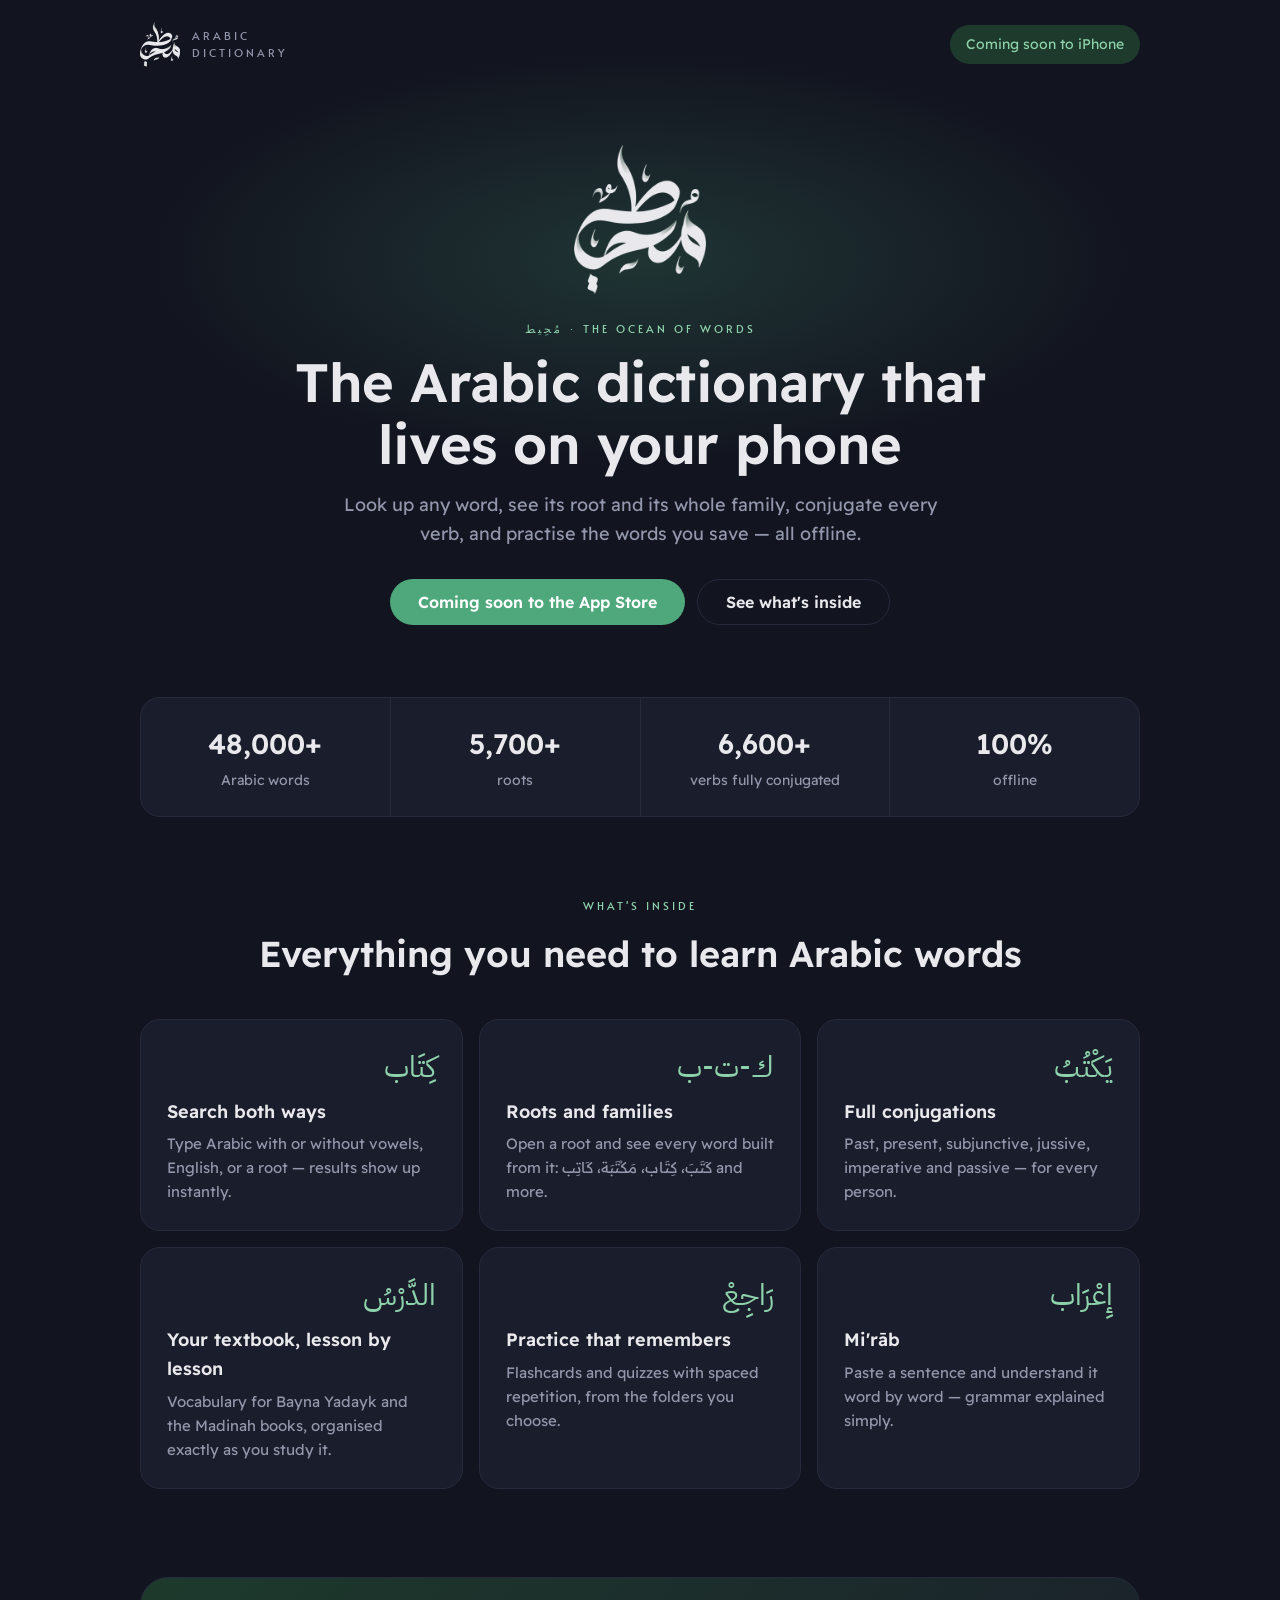
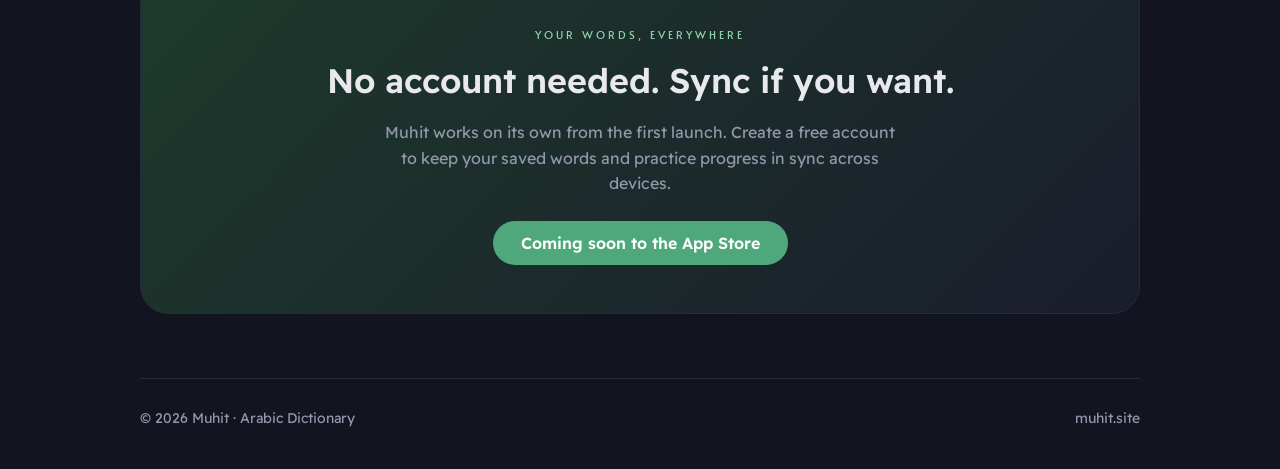
==== index.html @ c8a103a6 "Add files via upload" ====
<!DOCTYPE html>
<html lang="en">
<head>
<meta charset="utf-8">
<meta name="viewport" content="width=device-width, initial-scale=1">
<title>Muhit — Arabic Dictionary</title>
<meta name="description" content="Muhit is an offline Arabic–English dictionary with roots, full verb conjugations, textbook vocabulary and spaced-repetition practice.">
<meta name="theme-color" content="#12141f">
<meta property="og:title" content="Muhit — Arabic Dictionary">
<meta property="og:description" content="48,000+ Arabic words, roots and full verb conjugations — all offline.">
<meta property="og:image" content="https://muhit.site/assets/icon.png">
<link rel="icon" href="/assets/icon.png">
<link rel="apple-touch-icon" href="/assets/icon.png">
<link rel="preconnect" href="https://fonts.googleapis.com">
<link rel="preconnect" href="https://fonts.gstatic.com" crossorigin>
<link href="https://fonts.googleapis.com/css2?family=Readex+Pro:wght@400;500;600&family=Alata&family=IBM+Plex+Sans+Arabic:wght@400;500&display=swap" rel="stylesheet">
<link rel="stylesheet" href="/assets/style.css">
</head>
<body>
<div class="wrap">
  <header class="top">
    <a class="brand" href="/">
      <img src="/assets/logo.png" alt="">
      <span class="label">Arabic<br>Dictionary</span>
    </a>
    <span class="pill">Coming soon to iPhone</span>
  </header>

  <section class="hero">
    <img class="logo" src="/assets/logo.png" alt="Muhit">
    <div class="label">مُحِيط · The Ocean of Words</div>
    <h1>The Arabic dictionary that lives on your phone</h1>
    <p>Look up any word, see its root and its whole family, conjugate every verb, and practise the words you save — all offline.</p>
    <div class="actions">
      <span class="btn">Coming soon to the App Store</span>
      <a class="btn ghost" href="#features">See what's inside</a>
    </div>
  </section>

  <section class="stats">
    <div class="stat"><b>48,000+</b><span>Arabic words</span></div>
    <div class="stat"><b>5,700+</b><span>roots</span></div>
    <div class="stat"><b>6,600+</b><span>verbs fully conjugated</span></div>
    <div class="stat"><b>100%</b><span>offline</span></div>
  </section>

  <section id="features">
    <div class="section-head">
      <div class="label">What's inside</div>
      <h2>Everything you need to learn Arabic words</h2>
    </div>
    <div class="grid">
      <div class="card">
        <span class="ar" lang="ar" dir="rtl">كِتَاب</span>
        <h3>Search both ways</h3>
        <p>Type Arabic with or without vowels, English, or a root — results show up instantly.</p>
      </div>
      <div class="card">
        <span class="ar" lang="ar" dir="rtl">ك-ت-ب</span>
        <h3>Roots and families</h3>
        <p>Open a root and see every word built from it: <bdi lang="ar" dir="rtl">كَتَبَ، كِتَاب، مَكْتَبَة، كَاتِب</bdi> and more.</p>
      </div>
      <div class="card">
        <span class="ar" lang="ar" dir="rtl">يَكْتُبُ</span>
        <h3>Full conjugations</h3>
        <p>Past, present, subjunctive, jussive, imperative and passive — for every person.</p>
      </div>
      <div class="card">
        <span class="ar" lang="ar" dir="rtl">الدَّرْسُ</span>
        <h3>Your textbook, lesson by lesson</h3>
        <p>Vocabulary for Bayna Yadayk and the Madinah books, organised exactly as you study it.</p>
      </div>
      <div class="card">
        <span class="ar" lang="ar" dir="rtl">رَاجِعْ</span>
        <h3>Practice that remembers</h3>
        <p>Flashcards and quizzes with spaced repetition, from the folders you choose.</p>
      </div>
      <div class="card">
        <span class="ar" lang="ar" dir="rtl">إِعْرَاب</span>
        <h3>Mi'rāb</h3>
        <p>Paste a sentence and understand it word by word — grammar explained simply.</p>
      </div>
    </div>
  </section>

  <section class="band">
    <div class="label">Your words, everywhere</div>
    <h2>No account needed. Sync if you want.</h2>
    <p>Muhit works on its own from the first launch. Create a free account to keep your saved words and practice progress in sync across devices.</p>
    <span class="btn">Coming soon to the App Store</span>
  </section>

  <footer>
    <span>© 2026 Muhit · Arabic Dictionary</span>
    <span>muhit.site</span>
  </footer>
</div>
</body>
</html>
---- assets/style.css ----
:root {
  --bg: #12141f;
  --card: #1a1d2b;
  --edge: #262a3b;
  --tx: #e9e9ed;
  --mut: #9397ab;
  --ac: #4fa87c;
  --acs: #8ed2ab;
  --acbg: #1d3a2c;
  --err: #e07a5f;
}
* { box-sizing: border-box; }
html { -webkit-text-size-adjust: 100%; }
body {
  margin: 0;
  background: var(--bg);
  color: var(--tx);
  font-family: "Readex Pro", -apple-system, BlinkMacSystemFont, "Segoe UI", Helvetica, Arial, sans-serif;
  line-height: 1.6;
}
a { color: var(--acs); }
.ar { font-family: "IBM Plex Sans Arabic", "Geeza Pro", Tahoma, sans-serif; }
.label {
  font-family: "Alata", -apple-system, sans-serif;
  font-size: 11px;
  letter-spacing: 3px;
  text-transform: uppercase;
  color: var(--acs);
}
.wrap { max-width: 1040px; margin: 0 auto; padding: 0 20px; }

/* Header */
.top { display: flex; align-items: center; justify-content: space-between; padding: 22px 0; }
.brand { display: flex; align-items: center; gap: 12px; text-decoration: none; color: var(--tx); }
.brand img { width: 40px; height: auto; }
.brand .label { color: var(--mut); line-height: 1.5; }

/* Buttons */
.btn {
  display: inline-flex; align-items: center; justify-content: center; gap: 8px;
  padding: 14px 28px; border-radius: 999px; border: 0;
  background: var(--ac); color: #fff; font: 600 16px/1 "Readex Pro", sans-serif;
  text-decoration: none; cursor: pointer;
}
.btn:hover { filter: brightness(1.08); }
.btn.ghost { background: transparent; color: var(--tx); border: 1px solid var(--edge); }
.pill {
  display: inline-block; padding: 8px 16px; border-radius: 999px;
  background: var(--acbg); color: var(--acs); font-size: 14px;
}

/* Hero */
.hero { text-align: center; padding: 56px 0 72px; position: relative; }
.hero::before {
  content: ""; position: absolute; inset: -40px 0 auto; height: 420px; z-index: -1;
  background: radial-gradient(closest-side, rgba(79,168,124,0.22), transparent);
}
.hero .logo { width: 132px; height: auto; margin-bottom: 18px; }
.hero h1 { font-size: clamp(32px, 6vw, 54px); line-height: 1.15; font-weight: 600; letter-spacing: -0.5px; margin: 14px auto 16px; max-width: 760px; }
.hero p { color: var(--mut); font-size: 18px; max-width: 600px; margin: 0 auto 30px; }
.hero .actions { display: flex; gap: 12px; justify-content: center; flex-wrap: wrap; }

/* Stats */
.stats { display: grid; grid-template-columns: repeat(4, 1fr); gap: 1px; background: var(--edge); border: 1px solid var(--edge); border-radius: 20px; overflow: hidden; margin-bottom: 80px; }
.stat { background: var(--card); padding: 24px 16px; text-align: center; }
.stat b { display: block; font-size: 28px; font-weight: 600; color: var(--tx); }
.stat span { color: var(--mut); font-size: 14px; }

/* Features */
.section-head { text-align: center; margin-bottom: 36px; }
.section-head h2 { font-size: clamp(26px, 4vw, 36px); font-weight: 600; margin: 10px 0 0; }
.grid { display: grid; grid-template-columns: repeat(3, 1fr); gap: 16px; margin-bottom: 88px; }
.card { background: var(--card); border: 1px solid var(--edge); border-radius: 20px; padding: 26px; }
.card .ar { font-size: 30px; color: var(--acs); display: block; margin-bottom: 10px; line-height: 1.4; }
.card h3 { margin: 0 0 6px; font-size: 18px; font-weight: 600; }
.card p { margin: 0; color: var(--mut); font-size: 15px; }

/* Closing band */
.band { background: linear-gradient(135deg, var(--acbg), var(--card)); border: 1px solid var(--edge); border-radius: 28px; padding: 48px 24px; text-align: center; margin-bottom: 64px; }
.band h2 { margin: 10px 0 12px; font-size: clamp(24px, 4vw, 34px); font-weight: 600; }
.band p { color: var(--mut); margin: 0 auto 24px; max-width: 520px; }

footer { border-top: 1px solid var(--edge); padding: 28px 0 40px; color: var(--mut); font-size: 14px; display: flex; justify-content: space-between; flex-wrap: wrap; gap: 8px; }

/* Single-message pages (/confirmed, /reset) */
.center { min-height: 100vh; display: flex; align-items: center; justify-content: center; padding: 24px 16px; }
.panel { width: 100%; max-width: 440px; background: var(--card); border: 1px solid var(--edge); border-radius: 28px; padding: 40px 28px 32px; text-align: center; }
.panel .logo { width: 72px; height: auto; margin-bottom: 22px; }
.badge { width: 64px; height: 64px; border-radius: 50%; margin: 0 auto 18px; display: flex; align-items: center; justify-content: center; background: var(--acbg); color: var(--acs); font-size: 30px; }
.badge.bad { background: rgba(224,122,95,0.15); color: var(--err); }
.panel h1 { font-size: 26px; font-weight: 600; margin: 0 0 10px; }
.panel p { color: var(--mut); margin: 0 0 24px; }
.panel .btn { width: 100%; }
.panel .hint { font-size: 13px; margin: 16px 0 0; }
[hidden] { display: none !important; }

@media (max-width: 760px) {
  .grid { grid-template-columns: 1fr; }
  .stats { grid-template-columns: repeat(2, 1fr); }
  .hero { padding-top: 32px; }
  footer { flex-direction: column; }
}
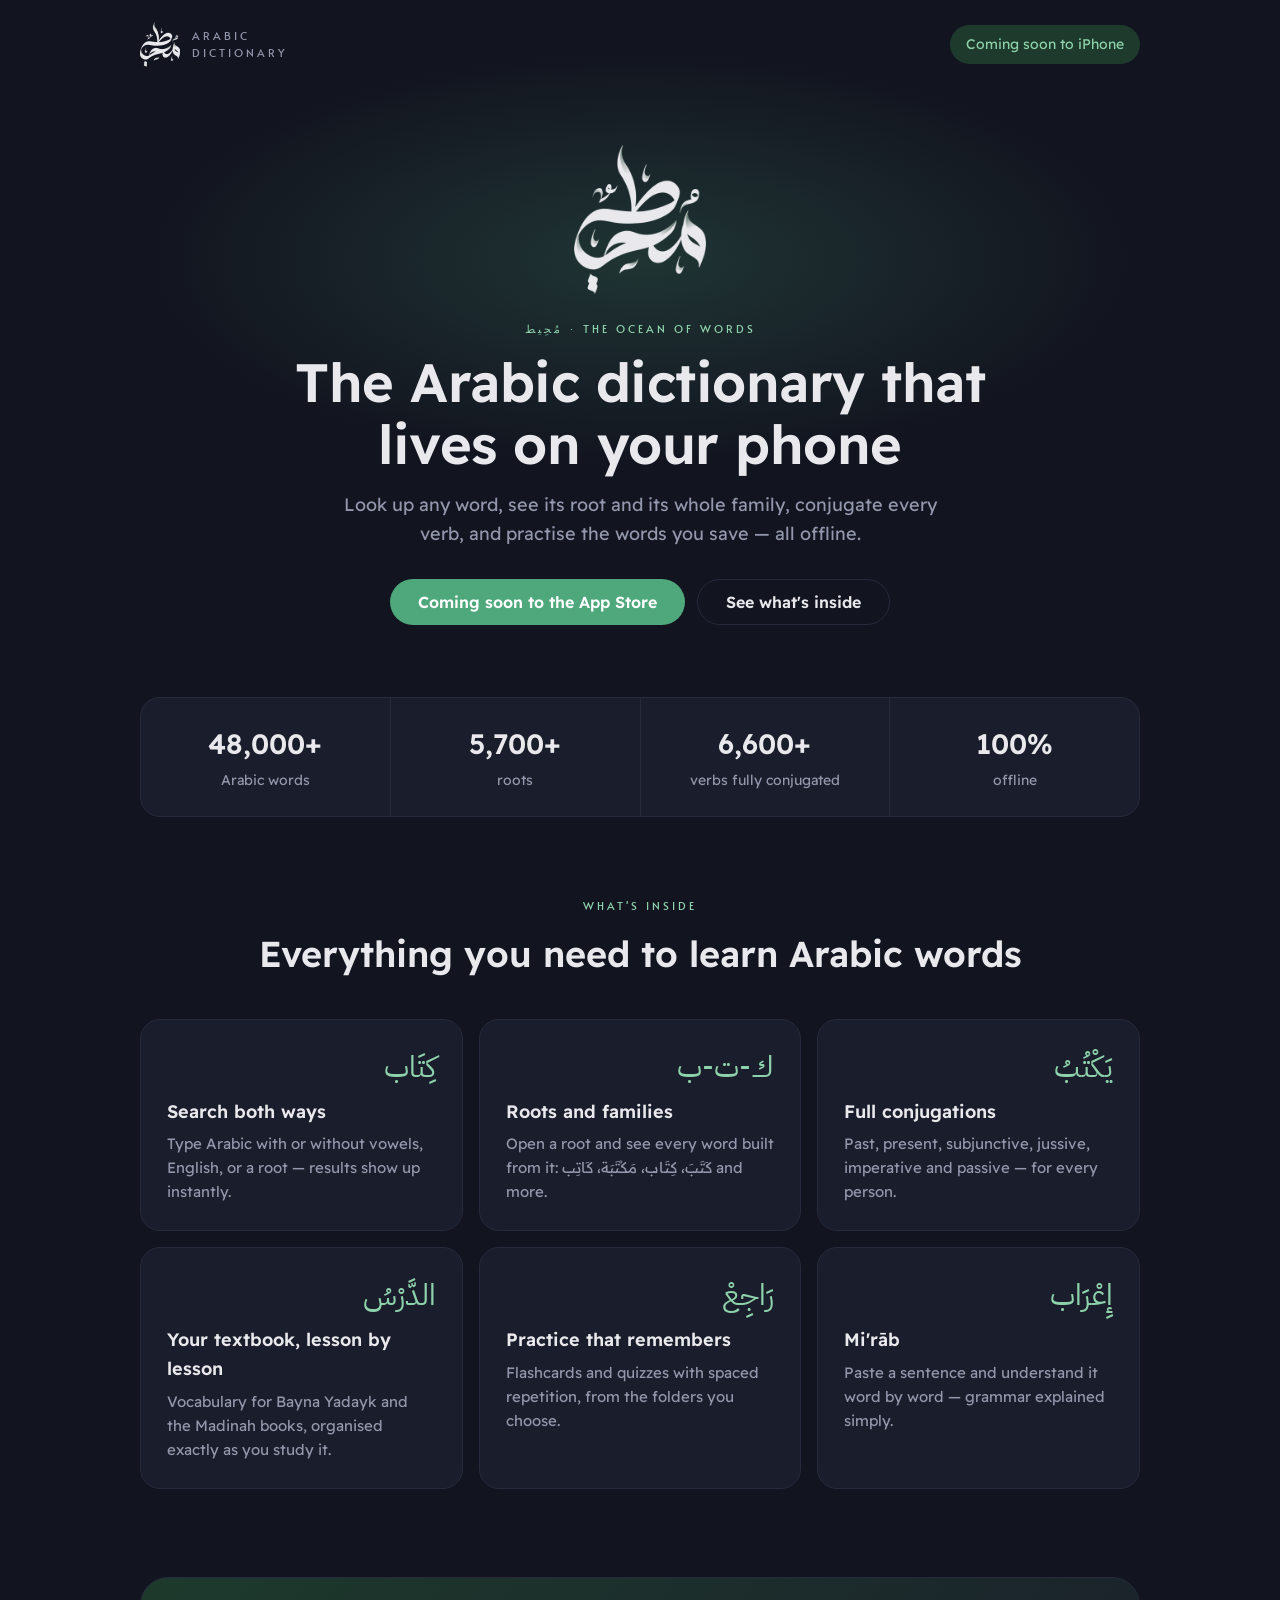
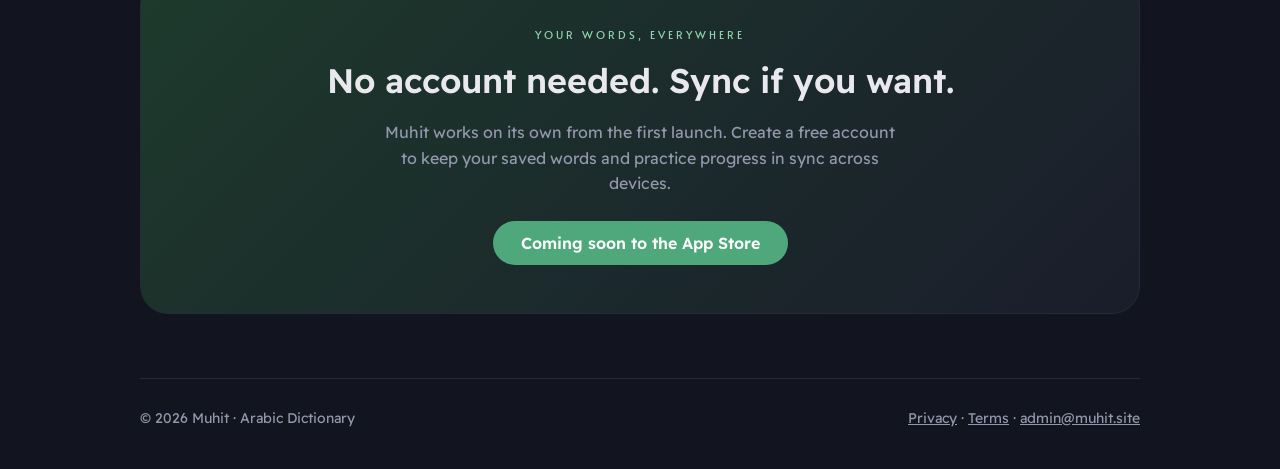
==== commit b45c5faa: "Add privacy policy and terms of use; update home page and styles" ====
--- a/index.html
+++ b/index.html
@@ -92,7 +92,7 @@
 
   <footer>
     <span>© 2026 Muhit · Arabic Dictionary</span>
-    <span>muhit.site</span>
+    <span><a href="/privacy">Privacy</a> · <a href="/terms">Terms</a> · <a href="mailto:admin@muhit.site">admin@muhit.site</a></span>
   </footer>
 </div>
 </body>
--- a/assets/style.css
+++ b/assets/style.css
@@ -100,3 +100,10 @@
   .hero { padding-top: 32px; }
   footer { flex-direction: column; }
 }
+
+/* Legal pages */
+.doc main { max-width: 720px; margin: 24px auto 64px; }
+.doc main h1 { font-size: clamp(30px, 5vw, 42px); font-weight: 600; margin: 10px 0 28px; }
+.doc main h2 { font-size: 19px; font-weight: 600; margin: 30px 0 8px; }
+.doc main p { color: #c4c6d2; margin: 0; }
+footer a { color: var(--mut); }
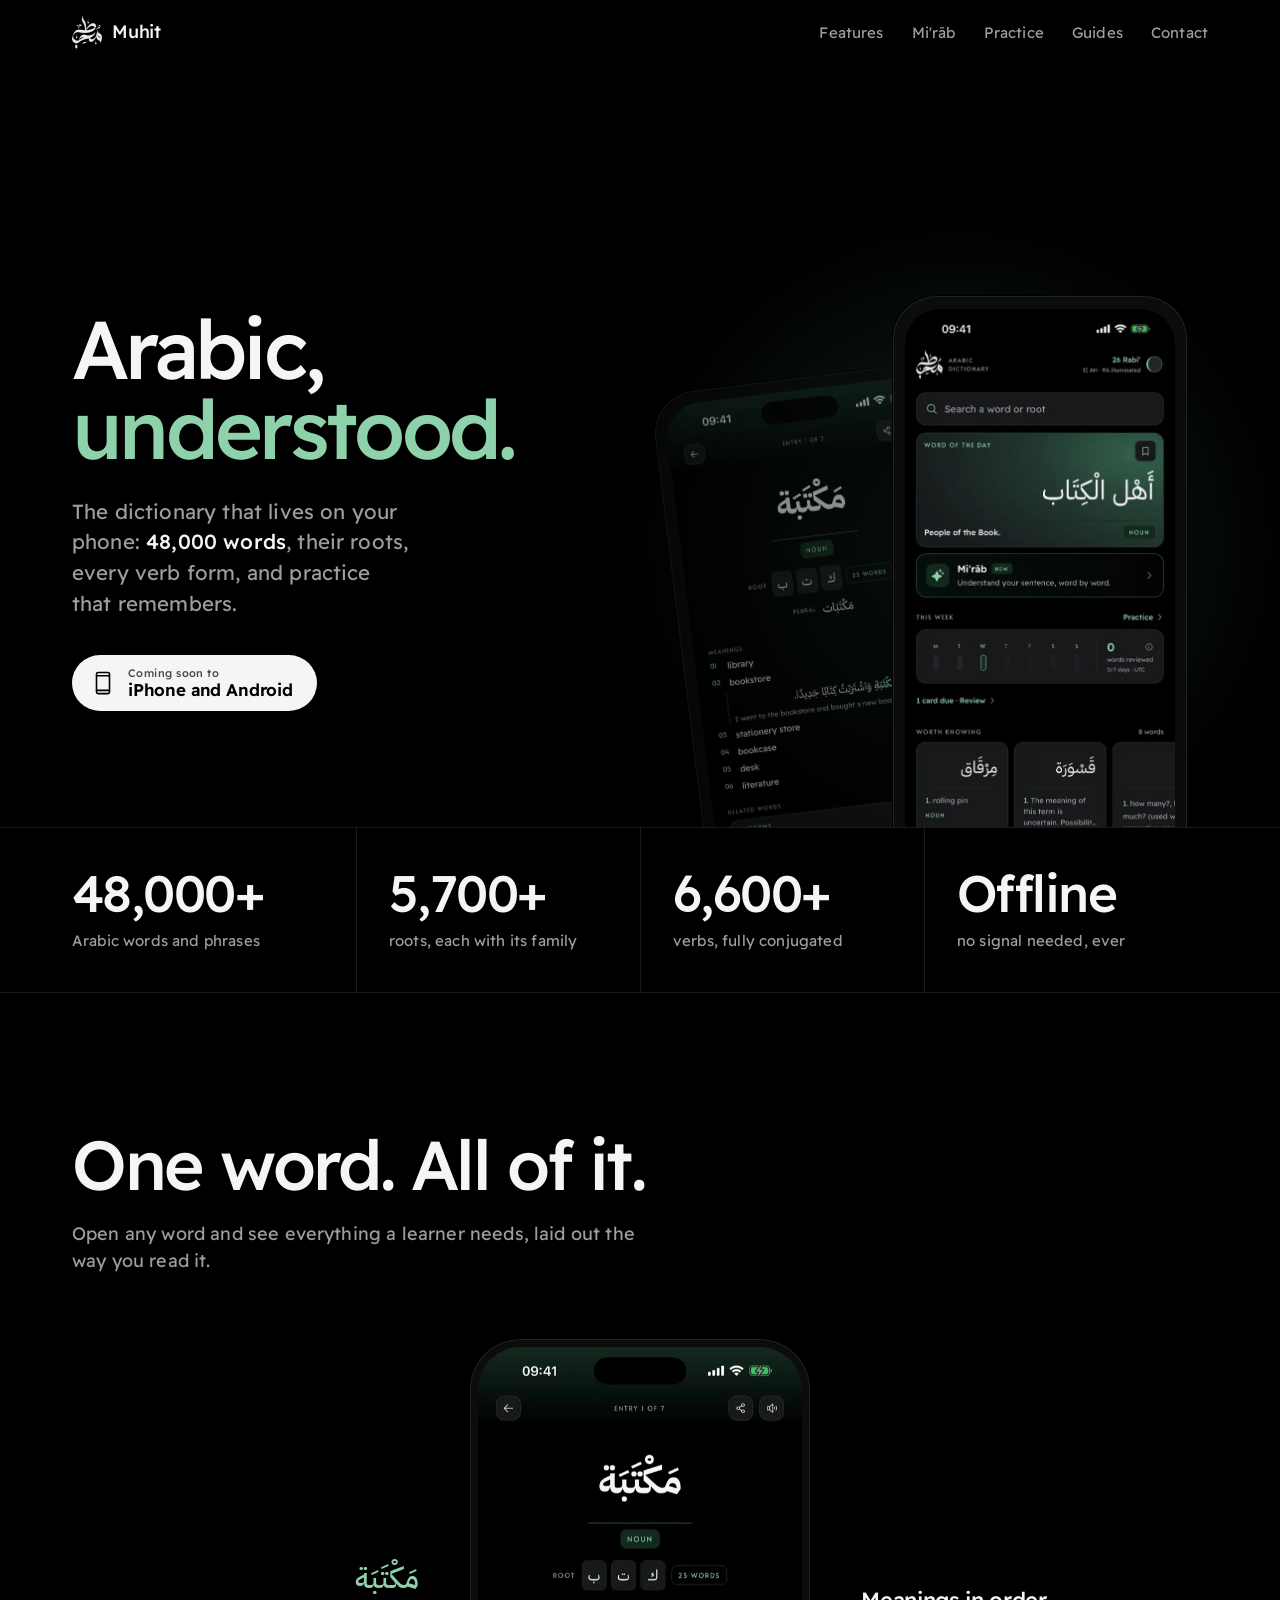
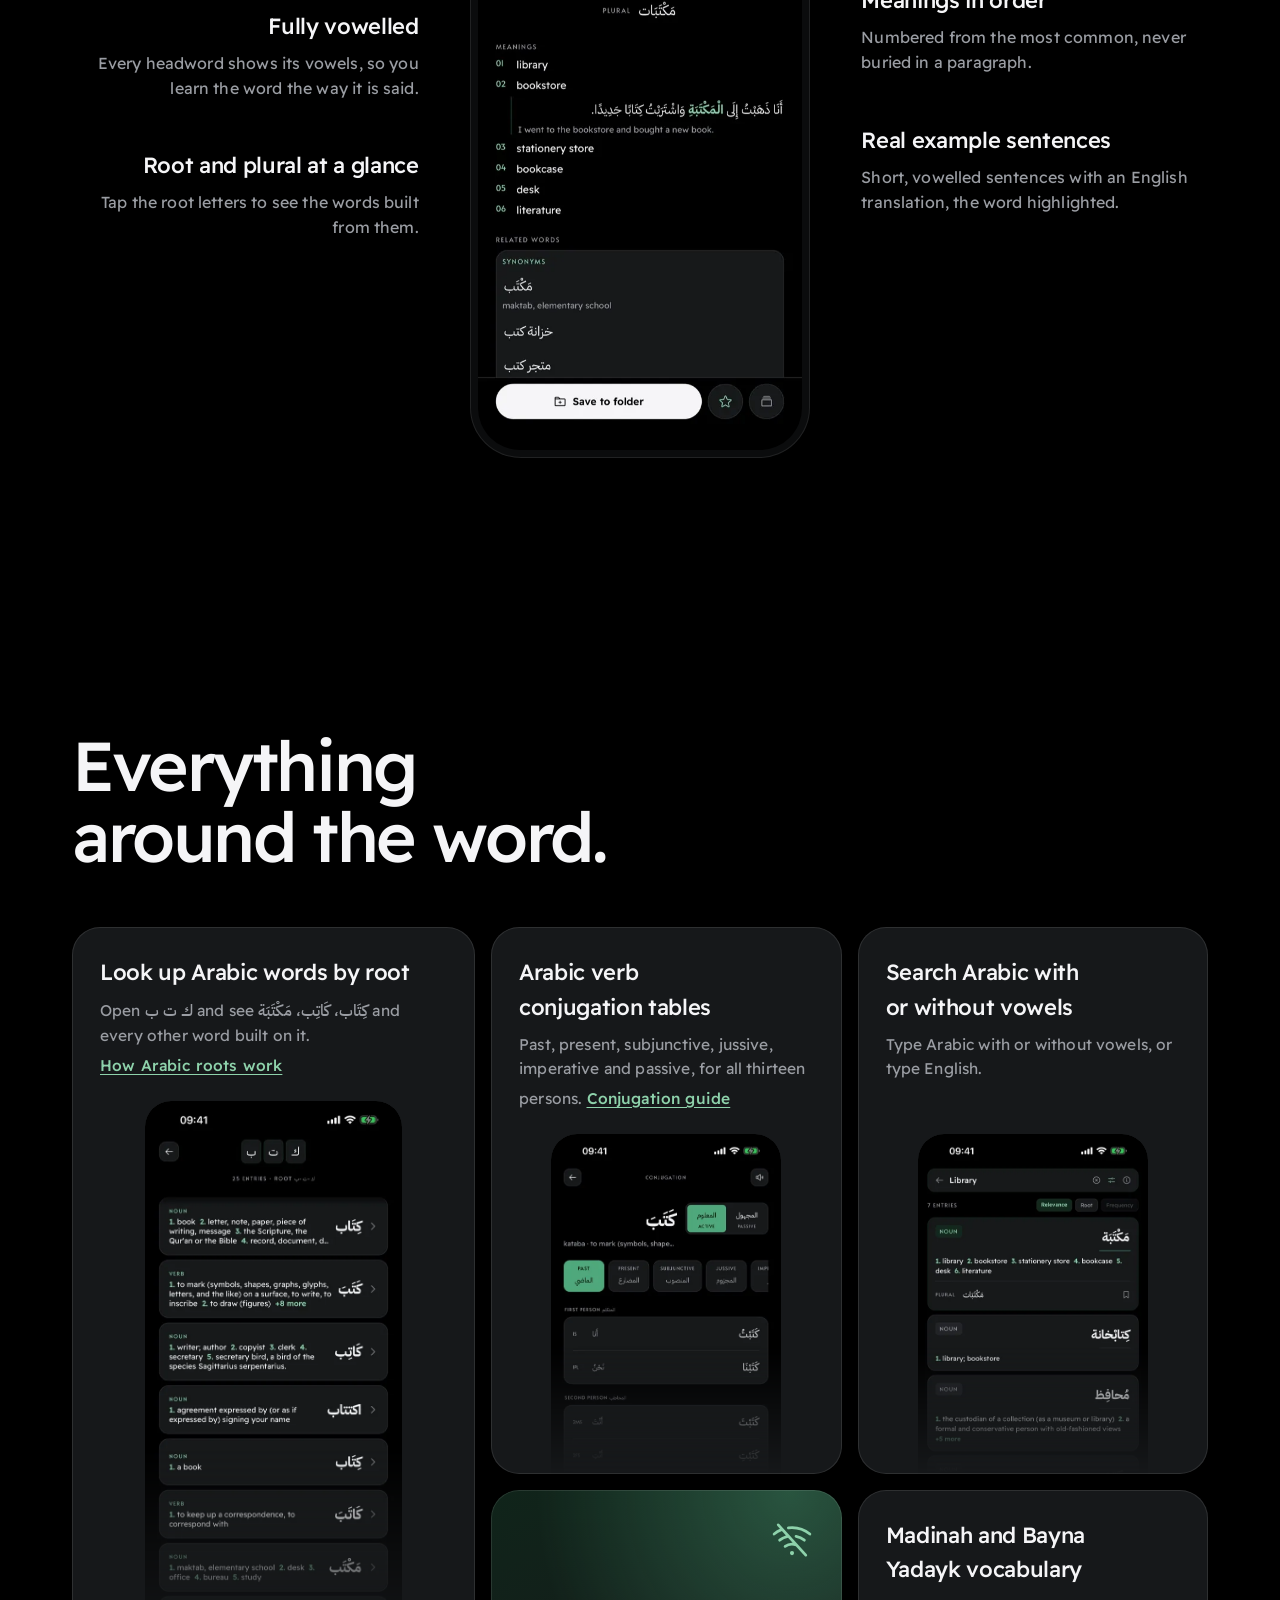
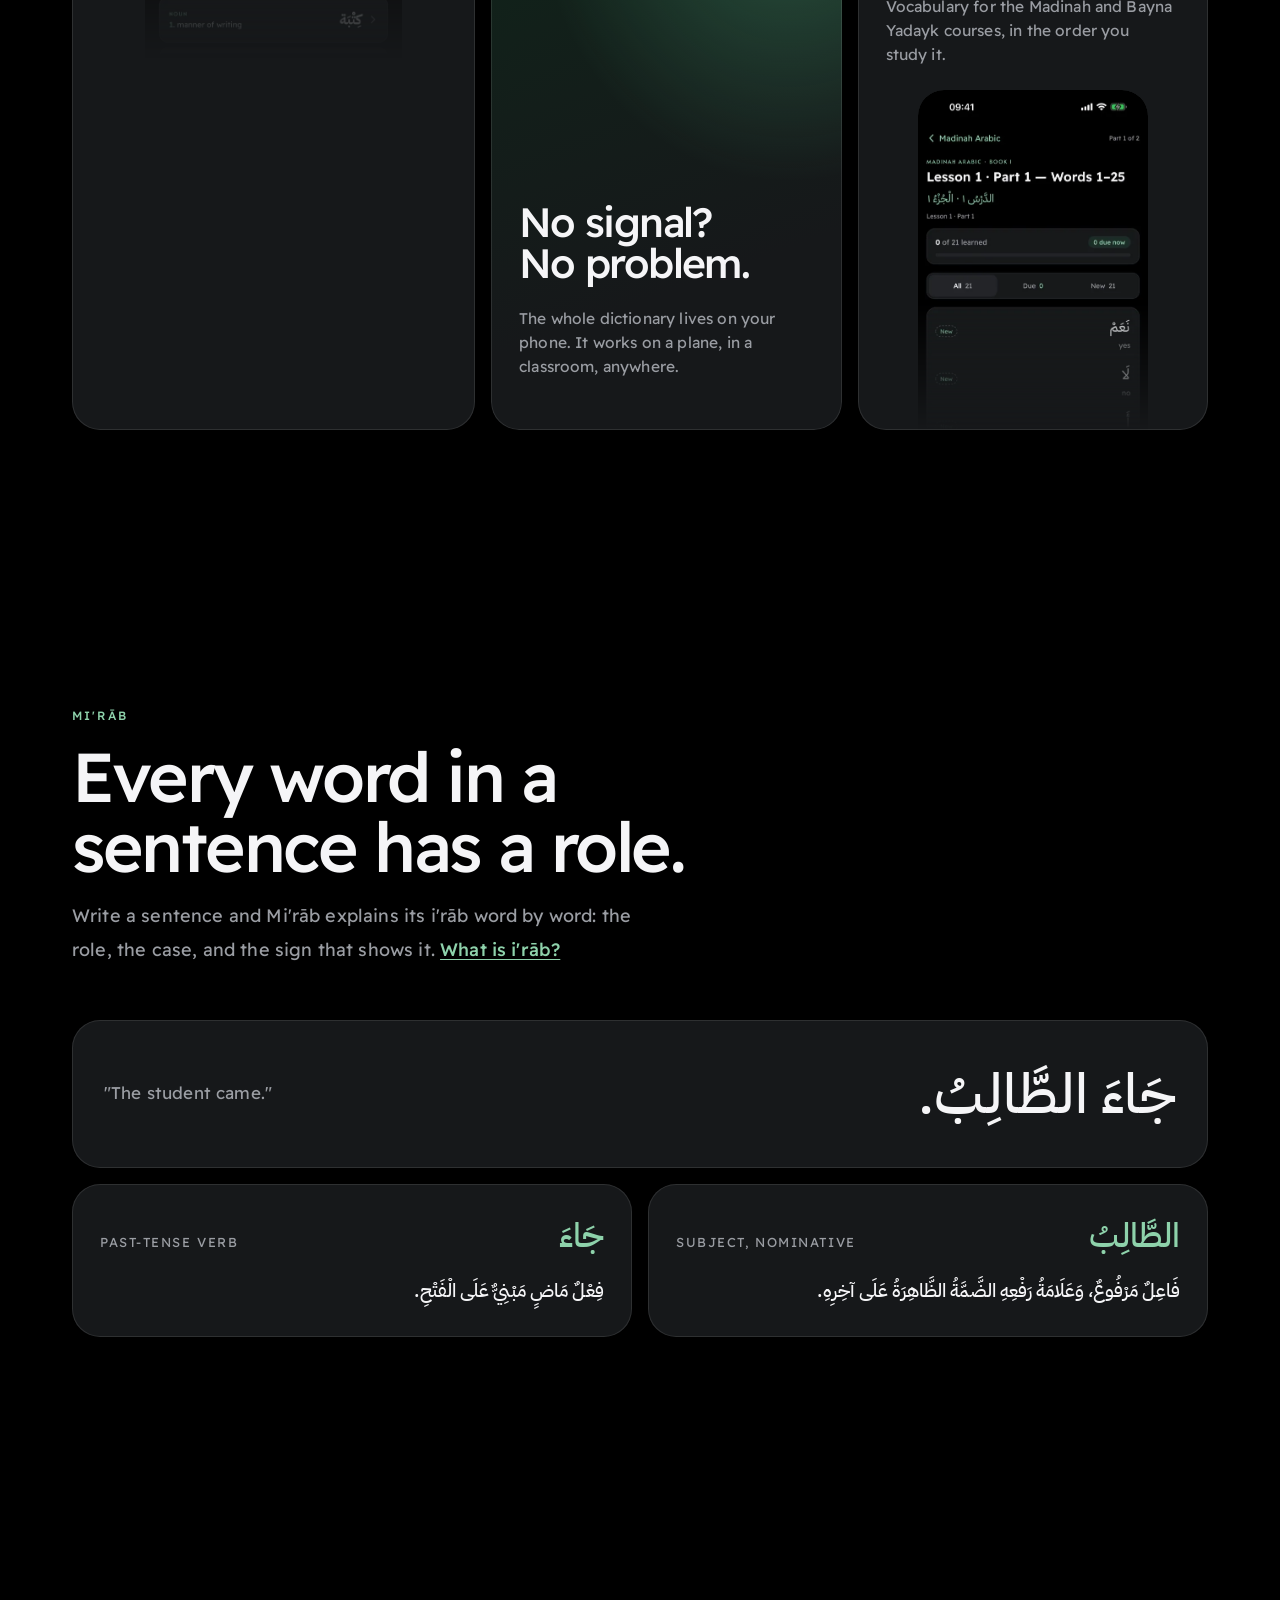
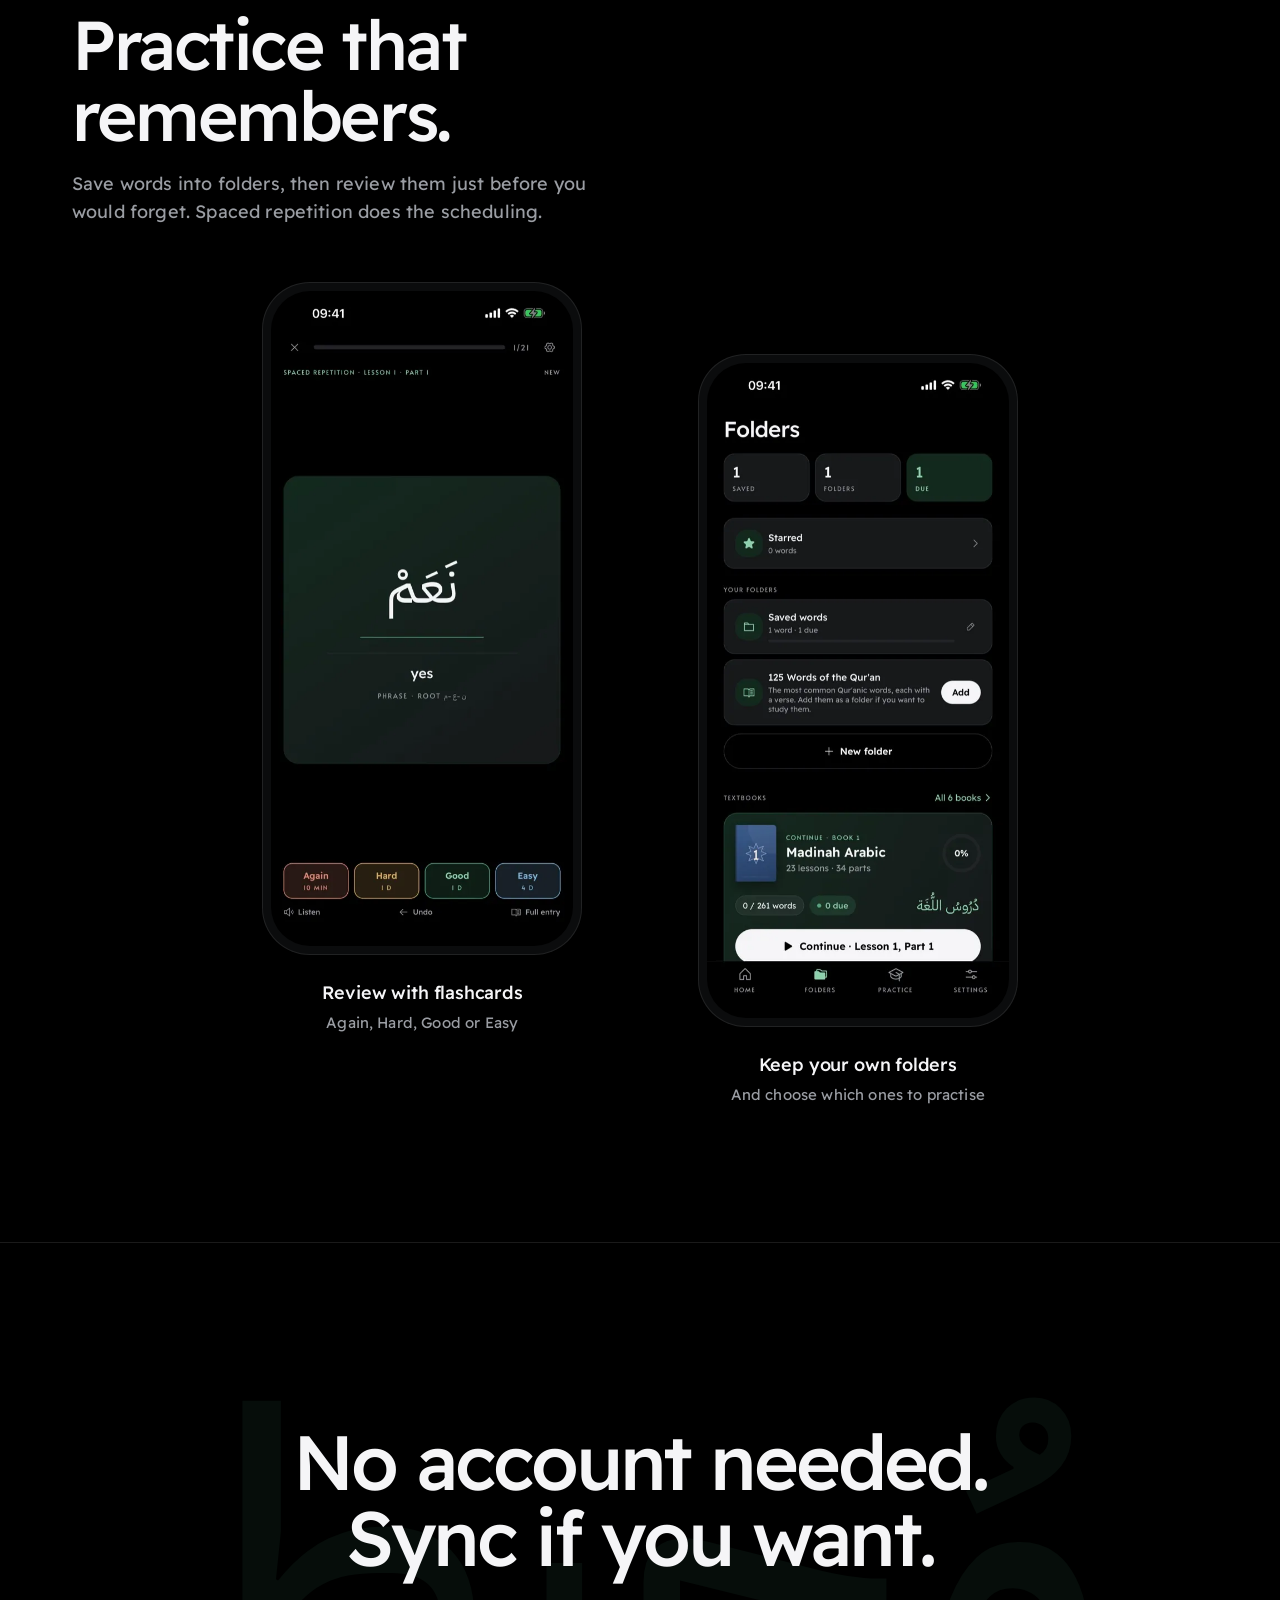
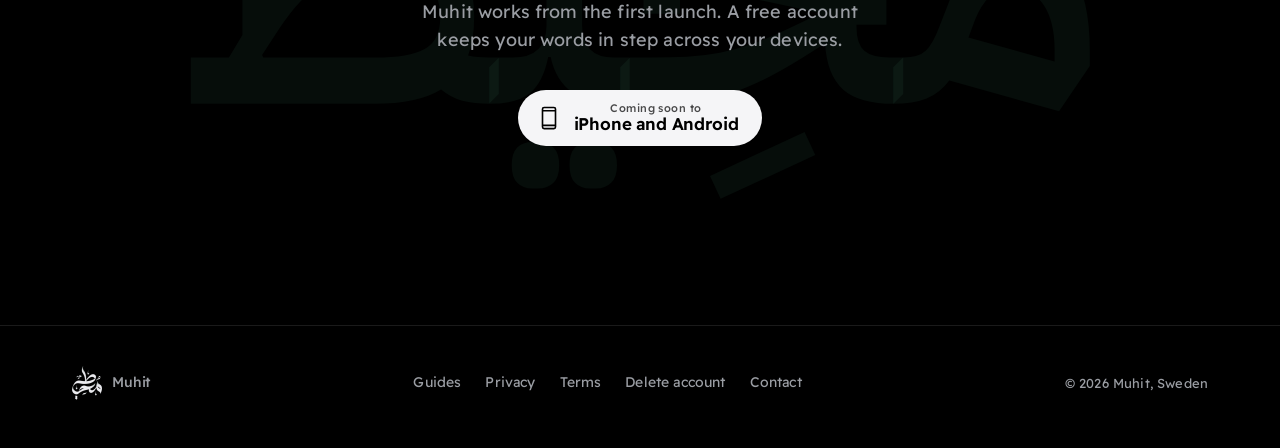
==== commit 207413e5: "Redesign, guides, account deletion page, sitemap and updated policies" ====
--- a/index.html
+++ b/index.html
@@ -2,98 +2,189 @@
 <html lang="en">
 <head>
 <meta charset="utf-8">
-<meta name="viewport" content="width=device-width, initial-scale=1">
-<title>Muhit — Arabic Dictionary</title>
-<meta name="description" content="Muhit is an offline Arabic–English dictionary with roots, full verb conjugations, textbook vocabulary and spaced-repetition practice.">
-<meta name="theme-color" content="#12141f">
-<meta property="og:title" content="Muhit — Arabic Dictionary">
-<meta property="og:description" content="48,000+ Arabic words, roots and full verb conjugations — all offline.">
-<meta property="og:image" content="https://muhit.site/assets/icon.png">
+<meta name="viewport" content="width=device-width, initial-scale=1, viewport-fit=cover">
+<title>Muhit | Offline Arabic dictionary with roots and verb conjugation</title>
+<meta name="description" content="Muhit is an offline Arabic and English dictionary with roots, full verb conjugations, textbook vocabulary and spaced-repetition practice.">
+<link rel="canonical" href="https://muhit.site/">
+<meta name="theme-color" content="#000000">
+<meta property="og:type" content="website">
+<meta property="og:site_name" content="Muhit">
+<meta property="og:title" content="Muhit | Offline Arabic dictionary with roots and verb conjugation">
+<meta property="og:description" content="48,000 Arabic words, their roots and every verb form. Works offline.">
+<meta property="og:image" content="https://muhit.site/assets/og-image.png">
+<meta property="og:image:width" content="1200">
+<meta property="og:image:height" content="630">
+<meta property="og:url" content="https://muhit.site/">
+<meta name="twitter:card" content="summary_large_image">
 <link rel="icon" href="/assets/icon.png">
 <link rel="apple-touch-icon" href="/assets/icon.png">
-<link rel="preconnect" href="https://fonts.googleapis.com">
-<link rel="preconnect" href="https://fonts.gstatic.com" crossorigin>
-<link href="https://fonts.googleapis.com/css2?family=Readex+Pro:wght@400;500;600&family=Alata&family=IBM+Plex+Sans+Arabic:wght@400;500&display=swap" rel="stylesheet">
+<link rel="preload" href="/assets/fonts/ReadexPro-Medium.ttf" as="font" type="font/ttf" crossorigin>
 <link rel="stylesheet" href="/assets/style.css">
+<script type="application/ld+json">[{"@context": "https://schema.org", "@type": "MobileApplication", "name": "Muhit", "alternateName": "مُحِيط", "applicationCategory": "EducationalApplication", "operatingSystem": "iOS, Android", "description": "Offline Arabic-English dictionary with 48,000+ vowelled words, roots, full verb conjugation tables, textbook vocabulary, spaced-repetition practice and Mi'rāb sentence analysis.", "inLanguage": ["en", "ar"], "url": "https://muhit.site/", "image": "https://muhit.site/assets/og-image.png", "publisher": {"@type": "Organization", "name": "Muhit", "url": "https://muhit.site", "logo": "https://muhit.site/assets/icon.png", "email": "admin@muhit.site"}}, {"@context": "https://schema.org", "@type": "WebSite", "name": "Muhit", "url": "https://muhit.site/"}]</script>
+<script>document.documentElement.classList.add("js");</script>
 </head>
 <body>
-<div class="wrap">
-  <header class="top">
-    <a class="brand" href="/">
-      <img src="/assets/logo.png" alt="">
-      <span class="label">Arabic<br>Dictionary</span>
-    </a>
-    <span class="pill">Coming soon to iPhone</span>
-  </header>
+<a class="skip" href="#main">Skip to content</a>
 
+<header class="nav" id="nav">
+  <div class="wrap">
+    <a class="brand" href="/" aria-label="Muhit home"><img src="/assets/logo-sm.png" alt="" width="30" height="34">Muhit</a>
+    <nav aria-label="Main">
+      <ul class="nav-links">
+        <li class="hide-sm"><a href="#features">Features</a></li>
+        <li class="hide-sm"><a href="#mirab">Mi'rāb</a></li>
+        <li class="hide-md"><a href="#practice">Practice</a></li>
+        <li><a href="/guides/">Guides</a></li>
+        <li><a href="mailto:admin@muhit.site">Contact</a></li>
+      </ul>
+    </nav>
+  </div>
+</header>
+
+<main id="main">
   <section class="hero">
-    <img class="logo" src="/assets/logo.png" alt="Muhit">
-    <div class="label">مُحِيط · The Ocean of Words</div>
-    <h1>The Arabic dictionary that lives on your phone</h1>
-    <p>Look up any word, see its root and its whole family, conjugate every verb, and practise the words you save — all offline.</p>
-    <div class="actions">
-      <span class="btn">Coming soon to the App Store</span>
-      <a class="btn ghost" href="#features">See what's inside</a>
-    </div>
-  </section>
-
-  <section class="stats">
-    <div class="stat"><b>48,000+</b><span>Arabic words</span></div>
-    <div class="stat"><b>5,700+</b><span>roots</span></div>
-    <div class="stat"><b>6,600+</b><span>verbs fully conjugated</span></div>
-    <div class="stat"><b>100%</b><span>offline</span></div>
-  </section>
-
-  <section id="features">
-    <div class="section-head">
-      <div class="label">What's inside</div>
-      <h2>Everything you need to learn Arabic words</h2>
-    </div>
-    <div class="grid">
-      <div class="card">
-        <span class="ar" lang="ar" dir="rtl">كِتَاب</span>
-        <h3>Search both ways</h3>
-        <p>Type Arabic with or without vowels, English, or a root — results show up instantly.</p>
+    <div class="wrap hero-grid">
+      <div class="hero-copy">
+        <h1 data-reveal>Arabic,<br><em>understood.</em></h1>
+        <p class="hero-sub" data-reveal style="--d:120ms">The dictionary that lives on your phone: <strong>48,000 words</strong>, their roots, every verb form, and practice that remembers.</p>
+        <div class="hero-cta" data-reveal style="--d:220ms">
+          <span class="store" role="img" aria-label="Coming soon to iPhone and Android">
+            <svg viewBox="0 0 256 256" fill="currentColor" aria-hidden="true"><path d="M176 16H80a24 24 0 0 0-24 24v176a24 24 0 0 0 24 24h96a24 24 0 0 0 24-24V40a24 24 0 0 0-24-24M72 64h112v128H72Zm8-32h96a8 8 0 0 1 8 8v8H72v-8a8 8 0 0 1 8-8m96 192H80a8 8 0 0 1-8-8v-8h112v8a8 8 0 0 1-8 8"/></svg>
+            <span><small>Coming soon to</small><b>iPhone and Android</b></span>
+          </span>
+        </div>
       </div>
-      <div class="card">
-        <span class="ar" lang="ar" dir="rtl">ك-ت-ب</span>
-        <h3>Roots and families</h3>
-        <p>Open a root and see every word built from it: <bdi lang="ar" dir="rtl">كَتَبَ، كِتَاب، مَكْتَبَة، كَاتِب</bdi> and more.</p>
-      </div>
-      <div class="card">
-        <span class="ar" lang="ar" dir="rtl">يَكْتُبُ</span>
-        <h3>Full conjugations</h3>
-        <p>Past, present, subjunctive, jussive, imperative and passive — for every person.</p>
-      </div>
-      <div class="card">
-        <span class="ar" lang="ar" dir="rtl">الدَّرْسُ</span>
-        <h3>Your textbook, lesson by lesson</h3>
-        <p>Vocabulary for Bayna Yadayk and the Madinah books, organised exactly as you study it.</p>
-      </div>
-      <div class="card">
-        <span class="ar" lang="ar" dir="rtl">رَاجِعْ</span>
-        <h3>Practice that remembers</h3>
-        <p>Flashcards and quizzes with spaced repetition, from the folders you choose.</p>
-      </div>
-      <div class="card">
-        <span class="ar" lang="ar" dir="rtl">إِعْرَاب</span>
-        <h3>Mi'rāb</h3>
-        <p>Paste a sentence and understand it word by word — grammar explained simply.</p>
+      <div class="hero-phones" aria-hidden="true">
+        <div class="phone back"><img src="/assets/img/02-word.webp" alt="" width="543" height="1180" fetchpriority="low"></div>
+        <div class="phone front" data-reveal style="--d:160ms"><img src="/assets/img/01-home.webp" alt="" width="543" height="1180" fetchpriority="high"></div>
       </div>
     </div>
   </section>
 
-  <section class="band">
-    <div class="label">Your words, everywhere</div>
-    <h2>No account needed. Sync if you want.</h2>
-    <p>Muhit works on its own from the first launch. Create a free account to keep your saved words and practice progress in sync across devices.</p>
-    <span class="btn">Coming soon to the App Store</span>
+  <section class="numbers" aria-label="Muhit in numbers">
+    <div class="wrap">
+      <ul>
+        <li data-reveal><b>48,000+</b><span>Arabic words and phrases</span></li>
+        <li data-reveal style="--d:60ms"><b>5,700+</b><span>roots, each with its family</span></li>
+        <li data-reveal style="--d:120ms"><b>6,600+</b><span>verbs, fully conjugated</span></li>
+        <li data-reveal style="--d:180ms"><b>Offline</b><span>no signal needed, ever</span></li>
+      </ul>
+    </div>
   </section>
 
-  <footer>
-    <span>© 2026 Muhit · Arabic Dictionary</span>
-    <span><a href="/privacy">Privacy</a> · <a href="/terms">Terms</a> · <a href="mailto:admin@muhit.site">admin@muhit.site</a></span>
-  </footer>
-</div>
+  <section class="section" aria-labelledby="anatomy-title">
+    <div class="wrap">
+      <h2 class="section-title" id="anatomy-title" data-reveal>One word. All of it.</h2>
+      <p class="section-lead" data-reveal style="--d:80ms">Open any word and see everything a learner needs, laid out the way you read it.</p>
+      <div class="anatomy">
+        <div class="notes left">
+          <div class="note-item" data-reveal><span class="ar" lang="ar" dir="rtl">مَكْتَبَة</span><h3>Fully vowelled</h3><p>Every headword shows its vowels, so you learn the word the way it is said.</p></div>
+          <div class="note-item" data-reveal style="--d:80ms"><h3>Root and plural at a glance</h3><p>Tap the root letters to see the words built from them.</p></div>
+        </div>
+        <div class="phone" data-reveal style="--d:120ms"><img src="/assets/img/02-word.webp" alt="Muhit's page for مَكْتَبَة: its meanings, root ك ت ب, plural مَكْتَبَات and an example sentence." width="543" height="1180" loading="lazy"></div>
+        <div class="notes">
+          <div class="note-item" data-reveal style="--d:160ms"><h3>Meanings in order</h3><p>Numbered from the most common, never buried in a paragraph.</p></div>
+          <div class="note-item" data-reveal style="--d:220ms"><h3>Real example sentences</h3><p>Short, vowelled sentences with an English translation, the word highlighted.</p></div>
+        </div>
+      </div>
+    </div>
+  </section>
+
+  <section class="section" id="features" aria-labelledby="features-title">
+    <div class="wrap">
+      <h2 class="section-title" id="features-title" data-reveal>Everything around the word.</h2>
+      <div class="bento">
+        <article class="tile tile-roots" data-reveal>
+          <h3>Look up Arabic words by root</h3>
+          <p>Open <span class="ar" lang="ar">ك ت ب</span> and see <span class="ar" lang="ar">كِتَاب، كَاتِب، مَكْتَبَة</span> and every other word built on it. <a class="more-link" href="/guides/arabic-roots/">How Arabic roots work</a></p>
+          <div class="shot"><img src="/assets/img/04-root.webp" alt="The root ك ت ب in Muhit, listing 25 related words." width="543" height="1180" loading="lazy"></div>
+        </article>
+        <article class="tile" data-reveal style="--d:60ms">
+          <h3>Arabic verb conjugation tables</h3>
+          <p>Past, present, subjunctive, jussive, imperative and passive, for all thirteen persons. <a class="more-link" href="/guides/arabic-verb-conjugation/">Conjugation guide</a></p>
+          <div class="shot"><img src="/assets/img/08-conjugation.webp" alt="The full conjugation table for كَتَبَ." width="543" height="1180" loading="lazy"></div>
+        </article>
+        <article class="tile" data-reveal style="--d:120ms">
+          <h3>Search Arabic with or without vowels</h3>
+          <p>Type Arabic with or without vowels, or type English.</p>
+          <div class="shot"><img src="/assets/img/03-search.webp" alt="Searching for library returns مَكْتَبَة first." width="543" height="1180" loading="lazy"></div>
+        </article>
+        <article class="tile tile-offline" data-reveal style="--d:60ms">
+          <svg class="glyph" viewBox="0 0 256 256" fill="currentColor" aria-hidden="true"><path d="M213.92 210.62a8 8 0 1 1-11.84 10.76l-52-57.15a60 60 0 0 0-57.41 7.24 8 8 0 1 1-9.42-12.93A75.43 75.43 0 0 1 128 144c1.28 0 2.55 0 3.82.1l-26.92-29.61A108 108 0 0 0 61 135.31 8 8 0 0 1 49.73 134 8 8 0 0 1 51 122.77a124.3 124.3 0 0 1 41.71-21.66L69.37 75.4a155.4 155.4 0 0 0-40.29 24A8 8 0 0 1 18.92 87 171.9 171.9 0 0 1 58 62.86L42.08 45.38a8 8 0 1 1 11.84-10.76ZM128 192a12 12 0 1 0 12 12 12 12 0 0 0-12-12M237.08 87A172.3 172.3 0 0 0 106 49.4a8 8 0 1 0 2 15.87A158 158 0 0 1 128 64a156.25 156.25 0 0 1 98.92 35.37A8 8 0 0 0 237.08 87M195 135.31a8 8 0 0 0 11.24-1.3 8 8 0 0 0-1.3-11.24 124.25 124.25 0 0 0-51.73-24.2 8 8 0 1 0-3.21 15.67 108.1 108.1 0 0 1 45 21.07"/></svg>
+          <h3 class="big">No signal?<br>No problem.</h3>
+          <p>The whole dictionary lives on your phone. It works on a plane, in a classroom, anywhere.</p>
+        </article>
+        <article class="tile" data-reveal style="--d:120ms">
+          <h3>Madinah and Bayna Yadayk vocabulary</h3>
+          <p>Vocabulary for the Madinah and Bayna Yadayk courses, in the order you study it.</p>
+          <div class="shot"><img src="/assets/img/10-lesson.webp" alt="Lesson 1, Part 1 of the Madinah Arabic course in Muhit." width="543" height="1180" loading="lazy"></div>
+        </article>
+      </div>
+    </div>
+  </section>
+
+  <section class="section mirab" id="mirab" aria-labelledby="mirab-title">
+    <div class="wrap">
+      <div class="mirab-head">
+        <span class="label" data-reveal>Mi'rāb</span>
+        <h2 class="section-title" id="mirab-title" data-reveal style="--d:60ms; margin-top: 14px; max-width: 18ch">Every word in a sentence has a role.</h2>
+        <p class="section-lead" data-reveal style="--d:120ms">Write a sentence and Mi'rāb explains its i'rāb word by word: the role, the case, and the sign that shows it. <a class="more-link" href="/guides/what-is-irab/">What is i'rāb?</a></p>
+      </div>
+      <div class="mirab-demo" aria-label="Example analysis">
+        <div class="sentence" data-reveal>
+          <span class="tr">"The student came."</span>
+          <span class="ar" lang="ar" dir="rtl">جَاءَ الطَّالِبُ.</span>
+        </div>
+        <div class="irab" data-reveal style="--d:80ms">
+          <div class="top-row"><span class="role">Past-tense verb</span><span class="ar word" lang="ar">جَاءَ</span></div>
+          <span class="ar why" lang="ar" dir="rtl">فِعْلٌ مَاضٍ مَبْنِيٌّ عَلَى الْفَتْحِ.</span>
+        </div>
+        <div class="irab" data-reveal style="--d:140ms">
+          <div class="top-row"><span class="role">Subject, nominative</span><span class="ar word" lang="ar">الطَّالِبُ</span></div>
+          <span class="ar why" lang="ar" dir="rtl">فَاعِلٌ مَرْفُوعٌ، وَعَلَامَةُ رَفْعِهِ الضَّمَّةُ الظَّاهِرَةُ عَلَى آخِرِهِ.</span>
+        </div>
+      </div>
+    </div>
+  </section>
+
+  <section class="section" id="practice" aria-labelledby="practice-title">
+    <div class="wrap">
+      <h2 class="section-title" id="practice-title" data-reveal>Practice that remembers.</h2>
+      <p class="section-lead" data-reveal style="--d:80ms">Save words into folders, then review them just before you would forget. Spaced repetition does the scheduling.</p>
+      <div class="gallery">
+        <figure data-reveal>
+          <div class="phone"><img src="/assets/img/11-flashcard.webp" alt="A flashcard for نَعَمْ, yes, with Again, Hard, Good and Easy buttons." width="543" height="1180" loading="lazy"></div>
+          <figcaption><b>Review with flashcards</b><span>Again, Hard, Good or Easy</span></figcaption>
+        </figure>
+        <figure data-reveal style="--d:100ms">
+          <div class="phone"><img src="/assets/img/09-folders.webp" alt="Folders: saved words, starred words and textbooks." width="543" height="1180" loading="lazy"></div>
+          <figcaption><b>Keep your own folders</b><span>And choose which ones to practise</span></figcaption>
+        </figure>
+      </div>
+    </div>
+  </section>
+
+  <section class="closing" aria-labelledby="closing-title">
+    <span class="watermark ar" lang="ar" aria-hidden="true">مُحِيط</span>
+    <div class="wrap">
+      <h2 id="closing-title" data-reveal>No account needed.<br>Sync if you want.</h2>
+      <p data-reveal style="--d:80ms">Muhit works from the first launch. A free account keeps your words in step across your devices.</p>
+      <span class="store" role="img" aria-label="Coming soon to iPhone and Android" data-reveal style="--d:160ms">
+        <svg viewBox="0 0 256 256" fill="currentColor" aria-hidden="true"><path d="M176 16H80a24 24 0 0 0-24 24v176a24 24 0 0 0 24 24h96a24 24 0 0 0 24-24V40a24 24 0 0 0-24-24M72 64h112v128H72Zm8-32h96a8 8 0 0 1 8 8v8H72v-8a8 8 0 0 1 8-8m96 192H80a8 8 0 0 1-8-8v-8h112v8a8 8 0 0 1-8 8"/></svg>
+        <span><small>Coming soon to</small><b>iPhone and Android</b></span>
+      </span>
+    </div>
+  </section>
+</main>
+
+<footer class="footer">
+  <div class="wrap">
+    <a class="brand" href="/"><img src="/assets/logo-sm.png" alt="" width="30" height="34">Muhit</a>
+    <nav aria-label="Site"><a href="/guides/">Guides</a><a href="/privacy/">Privacy</a><a href="/terms/">Terms</a><a href="/delete-account/">Delete account</a><a href="mailto:admin@muhit.site">Contact</a></nav>
+    <small>© 2026 Muhit, Sweden</small>
+  </div>
+</footer>
+
+<script src="/assets/site.js" defer></script>
 </body>
 </html>
--- a/assets/style.css
+++ b/assets/style.css
@@ -1,109 +1,293 @@
+/* Muhit website. "Ink" direction, shared with the app (docs/design/MUHIT-DESIGN.md):
+   true-black canvas, one luminous surface step, hairlines instead of shadows,
+   Muhit green as a scarce stamp, light pill as the loudest action. */
+
+@font-face { font-family: "Readex Pro"; font-weight: 400; font-display: swap; src: url("fonts/ReadexPro-Regular.ttf") format("truetype"); }
+@font-face { font-family: "Readex Pro"; font-weight: 500; font-display: swap; src: url("fonts/ReadexPro-Medium.ttf") format("truetype"); }
+@font-face { font-family: "Readex Pro"; font-weight: 600; font-display: swap; src: url("fonts/ReadexPro-SemiBold.ttf") format("truetype"); }
+@font-face { font-family: "IBM Plex Sans Arabic"; font-weight: 500; font-display: swap; src: url("fonts/IBMPlexSansArabic_500Medium.ttf") format("truetype"); }
+
 :root {
-  --bg: #12141f;
-  --card: #1a1d2b;
-  --edge: #262a3b;
-  --tx: #e9e9ed;
-  --mut: #9397ab;
+  --bg: #000000;
+  --surf: #16181a;
+  --surf2: #222428;
+  --line: rgba(255, 255, 255, 0.1);
+  --line-strong: rgba(255, 255, 255, 0.18);
+  --tx: #f5f5f7;
+  --mut: #9a9da3;
   --ac: #4fa87c;
   --acs: #8ed2ab;
-  --acbg: #1d3a2c;
-  --err: #e07a5f;
-}
+  --acbg: #13291e;
+  --err: #e08a76;
+  --ease-out: cubic-bezier(0.23, 1, 0.32, 1);
+  --wrap: 1200px;
+  --gutter: clamp(16px, 4vw, 32px);
+  color-scheme: dark;
+}
+
 * { box-sizing: border-box; }
-html { -webkit-text-size-adjust: 100%; }
+html { -webkit-text-size-adjust: 100%; scroll-behavior: smooth; }
 body {
   margin: 0;
   background: var(--bg);
   color: var(--tx);
-  font-family: "Readex Pro", -apple-system, BlinkMacSystemFont, "Segoe UI", Helvetica, Arial, sans-serif;
-  line-height: 1.6;
-}
-a { color: var(--acs); }
-.ar { font-family: "IBM Plex Sans Arabic", "Geeza Pro", Tahoma, sans-serif; }
+  font: 400 16px/1.55 "Readex Pro", -apple-system, BlinkMacSystemFont, "Segoe UI", Helvetica, Arial, sans-serif;
+  letter-spacing: 0.01em;
+  -webkit-font-smoothing: antialiased;
+  text-rendering: optimizeLegibility;
+}
+img { display: block; max-width: 100%; height: auto; }
+a { color: var(--acs); text-underline-offset: 3px; }
+a:focus-visible, button:focus-visible, .btn:focus-visible { outline: 2px solid var(--acs); outline-offset: 3px; border-radius: 999px; }
+h1, h2, h3 { font-weight: 500; margin: 0; text-wrap: balance; }
+p { margin: 0; text-wrap: pretty; }
+.ar { font-family: "IBM Plex Sans Arabic", "Geeza Pro", Tahoma, sans-serif; font-weight: 500; letter-spacing: 0; }
+.wrap { max-width: var(--wrap); margin: 0 auto; padding: 0 var(--gutter); }
+.skip { position: absolute; left: -999px; top: 8px; background: var(--tx); color: var(--bg); padding: 10px 16px; border-radius: 999px; z-index: 30; }
+.skip:focus { left: 16px; }
 .label {
-  font-family: "Alata", -apple-system, sans-serif;
-  font-size: 11px;
-  letter-spacing: 3px;
-  text-transform: uppercase;
-  color: var(--acs);
-}
-.wrap { max-width: 1040px; margin: 0 auto; padding: 0 20px; }
-
-/* Header */
-.top { display: flex; align-items: center; justify-content: space-between; padding: 22px 0; }
-.brand { display: flex; align-items: center; gap: 12px; text-decoration: none; color: var(--tx); }
-.brand img { width: 40px; height: auto; }
-.brand .label { color: var(--mut); line-height: 1.5; }
+  font-family: "Readex Pro", sans-serif; font-weight: 500;
+  font-size: 12px; letter-spacing: 0.18em; text-transform: uppercase; color: var(--acs);
+}
+[hidden] { display: none !important; }
+
+/* Navigation */
+.nav {
+  position: sticky; top: 0; z-index: 20;
+  background: rgba(0, 0, 0, 0.72);
+  -webkit-backdrop-filter: saturate(160%) blur(18px); backdrop-filter: saturate(160%) blur(18px);
+  border-bottom: 1px solid transparent;
+}
+.nav.scrolled { border-bottom-color: var(--line); }
+.nav .wrap { height: 64px; display: flex; align-items: center; justify-content: space-between; gap: 24px; }
+.brand { display: flex; align-items: center; gap: 10px; color: var(--tx); text-decoration: none; font-weight: 500; font-size: 18px; letter-spacing: -0.01em; }
+.brand img { width: 30px; height: auto; }
+.nav-links { display: flex; align-items: center; gap: 28px; list-style: none; margin: 0; padding: 0; }
+.nav-links a { color: var(--mut); text-decoration: none; font-size: 15px; transition: color 160ms ease; }
+.nav-links a:hover { color: var(--tx); }
 
 /* Buttons */
 .btn {
-  display: inline-flex; align-items: center; justify-content: center; gap: 8px;
-  padding: 14px 28px; border-radius: 999px; border: 0;
-  background: var(--ac); color: #fff; font: 600 16px/1 "Readex Pro", sans-serif;
-  text-decoration: none; cursor: pointer;
-}
-.btn:hover { filter: brightness(1.08); }
-.btn.ghost { background: transparent; color: var(--tx); border: 1px solid var(--edge); }
-.pill {
-  display: inline-block; padding: 8px 16px; border-radius: 999px;
-  background: var(--acbg); color: var(--acs); font-size: 14px;
-}
+  display: inline-flex; align-items: center; justify-content: center; gap: 10px;
+  min-height: 48px; padding: 0 26px; border: 0; border-radius: 999px;
+  background: var(--tx); color: var(--bg);
+  font: 600 16px/1 "Readex Pro", sans-serif; letter-spacing: 0.01em;
+  text-decoration: none; cursor: pointer; white-space: nowrap;
+  transition: transform 140ms var(--ease-out), background-color 160ms ease;
+}
+.btn:active { transform: scale(0.97); }
+@media (hover: hover) and (pointer: fine) { .btn:hover { background: #ffffff; } }
+.btn.ghost { background: transparent; color: var(--tx); box-shadow: inset 0 0 0 1px var(--line-strong); }
+@media (hover: hover) and (pointer: fine) { .btn.ghost:hover { background: rgba(255, 255, 255, 0.06); } }
+.btn svg { width: 20px; height: 20px; flex: none; }
+
+/* Store badge: a pill, not a fake App Store graphic. Not a link until launch. */
+.store {
+  display: inline-flex; align-items: center; gap: 12px;
+  height: 56px; padding: 0 24px 0 18px; border-radius: 999px;
+  background: var(--tx); color: var(--bg); text-decoration: none;
+}
+.store svg { width: 26px; height: 26px; }
+.store span { display: flex; flex-direction: column; line-height: 1.15; }
+.store small { font-size: 11px; font-weight: 500; letter-spacing: 0.04em; opacity: 0.7; }
+.store b { font-size: 17px; font-weight: 600; letter-spacing: -0.01em; }
+
+/* Phone frame around real screenshots */
+.phone {
+  position: relative; border-radius: 15% / 7%; padding: 2.4%;
+  background: #0b0c0d;
+  box-shadow: inset 0 0 0 1px rgba(255, 255, 255, 0.09), 0 0 0 1px #000;
+}
+.phone img { width: 100%; border-radius: 13% / 6%; }
 
 /* Hero */
-.hero { text-align: center; padding: 56px 0 72px; position: relative; }
+.hero { position: relative; overflow: hidden; padding: clamp(40px, 8vw, 96px) 0 0; }
 .hero::before {
-  content: ""; position: absolute; inset: -40px 0 auto; height: 420px; z-index: -1;
-  background: radial-gradient(closest-side, rgba(79,168,124,0.22), transparent);
-}
-.hero .logo { width: 132px; height: auto; margin-bottom: 18px; }
-.hero h1 { font-size: clamp(32px, 6vw, 54px); line-height: 1.15; font-weight: 600; letter-spacing: -0.5px; margin: 14px auto 16px; max-width: 760px; }
-.hero p { color: var(--mut); font-size: 18px; max-width: 600px; margin: 0 auto 30px; }
-.hero .actions { display: flex; gap: 12px; justify-content: center; flex-wrap: wrap; }
-
-/* Stats */
-.stats { display: grid; grid-template-columns: repeat(4, 1fr); gap: 1px; background: var(--edge); border: 1px solid var(--edge); border-radius: 20px; overflow: hidden; margin-bottom: 80px; }
-.stat { background: var(--card); padding: 24px 16px; text-align: center; }
-.stat b { display: block; font-size: 28px; font-weight: 600; color: var(--tx); }
-.stat span { color: var(--mut); font-size: 14px; }
-
-/* Features */
-.section-head { text-align: center; margin-bottom: 36px; }
-.section-head h2 { font-size: clamp(26px, 4vw, 36px); font-weight: 600; margin: 10px 0 0; }
-.grid { display: grid; grid-template-columns: repeat(3, 1fr); gap: 16px; margin-bottom: 88px; }
-.card { background: var(--card); border: 1px solid var(--edge); border-radius: 20px; padding: 26px; }
-.card .ar { font-size: 30px; color: var(--acs); display: block; margin-bottom: 10px; line-height: 1.4; }
-.card h3 { margin: 0 0 6px; font-size: 18px; font-weight: 600; }
-.card p { margin: 0; color: var(--mut); font-size: 15px; }
-
-/* Closing band */
-.band { background: linear-gradient(135deg, var(--acbg), var(--card)); border: 1px solid var(--edge); border-radius: 28px; padding: 48px 24px; text-align: center; margin-bottom: 64px; }
-.band h2 { margin: 10px 0 12px; font-size: clamp(24px, 4vw, 34px); font-weight: 600; }
-.band p { color: var(--mut); margin: 0 auto 24px; max-width: 520px; }
-
-footer { border-top: 1px solid var(--edge); padding: 28px 0 40px; color: var(--mut); font-size: 14px; display: flex; justify-content: space-between; flex-wrap: wrap; gap: 8px; }
+  content: ""; position: absolute; z-index: -1; pointer-events: none;
+  right: -10%; top: 4%; width: 70vw; max-width: 900px; aspect-ratio: 1;
+  background: radial-gradient(closest-side, rgba(79, 168, 124, 0.20), rgba(79, 168, 124, 0.05) 55%, transparent 72%);
+}
+.hero-grid { display: grid; grid-template-columns: 1.05fr 0.95fr; align-items: end; gap: 48px; }
+.hero-copy { padding-bottom: clamp(48px, 9vw, 120px); }
+.hero h1 { font-size: clamp(52px, 6.4vw, 92px); line-height: 0.98; letter-spacing: -0.045em; }
+.hero h1 em { font-style: normal; color: var(--acs); }
+.hero-sub { margin-top: 28px; max-width: 30ch; font-size: clamp(18px, 1.6vw, 21px); line-height: 1.5; color: var(--mut); }
+.hero-sub strong { color: var(--tx); font-weight: 500; }
+.hero-cta { margin-top: 36px; display: flex; flex-wrap: wrap; align-items: center; gap: 16px; }
+.hero-cta .note { color: var(--mut); font-size: 14px; }
+.hero-phones { position: relative; height: clamp(440px, 52vw, 680px); }
+.hero-phones .phone { position: absolute; width: clamp(220px, 23vw, 310px); }
+.hero-phones .front { right: 4%; bottom: -12%; z-index: 2; }
+.hero-phones .back { right: 44%; bottom: -24%; transform: rotate(-7deg); opacity: 0.55; }
+
+/* Numbers */
+.numbers { border-top: 1px solid var(--line); border-bottom: 1px solid var(--line); }
+.numbers ul { list-style: none; margin: 0; padding: 0; display: grid; grid-template-columns: repeat(4, 1fr); }
+.numbers li { padding: 40px 0; }
+.numbers li + li { padding-left: 32px; border-left: 1px solid var(--line); }
+.numbers b { display: block; font-size: clamp(32px, 4vw, 52px); font-weight: 500; letter-spacing: -0.03em; line-height: 1; font-variant-numeric: tabular-nums; }
+.numbers span { display: block; margin-top: 10px; color: var(--mut); font-size: 15px; }
+
+/* Shared section rhythm */
+.section { padding: clamp(80px, 11vw, 136px) 0; }
+.section-title { font-size: clamp(36px, 5.4vw, 72px); line-height: 1.02; letter-spacing: -0.035em; max-width: 14ch; }
+.section-lead { margin-top: 20px; max-width: 52ch; color: var(--mut); font-size: 18px; }
+
+/* A word, all of it: annotated phone */
+.anatomy { display: grid; grid-template-columns: 1fr minmax(260px, 340px) 1fr; gap: clamp(24px, 4vw, 64px); align-items: center; margin-top: 64px; }
+.anatomy .phone { width: 100%; }
+.notes { display: grid; gap: 48px; }
+.notes.left { text-align: right; }
+.note-item h3 { font-size: 22px; letter-spacing: -0.015em; }
+.note-item p { margin-top: 8px; color: var(--mut); font-size: 16px; }
+.note-item .ar { display: block; margin-bottom: 12px; font-size: 30px; line-height: 1.3; color: var(--acs); }
+
+/* Bento */
+.bento { margin-top: 56px; display: grid; grid-template-columns: 1.15fr 1fr 1fr; grid-template-rows: auto auto; gap: 16px; }
+.tile {
+  position: relative; overflow: hidden; border-radius: 28px; background: var(--surf);
+  box-shadow: inset 0 0 0 1px var(--line); padding: 28px 28px 0; display: flex; flex-direction: column; min-height: 340px;
+}
+.tile h3 { font-size: 22px; letter-spacing: -0.015em; }
+.tile p { margin-top: 8px; color: var(--mut); font-size: 15.5px; max-width: 34ch; }
+.tile .shot {
+  margin: 24px auto 0; width: 78%; max-width: 300px; max-height: 340px;
+  border-radius: 26px 26px 0 0; overflow: hidden; box-shadow: inset 0 0 0 1px var(--line);
+  -webkit-mask-image: linear-gradient(#000 62%, transparent); mask-image: linear-gradient(#000 62%, transparent);
+}
+.tile .shot img { width: 100%; height: auto; }
+.tile .shot { margin-top: auto; }
+.tile > p { margin-bottom: 24px; }
+.tile-roots { grid-row: span 2; }
+.tile-roots .shot { width: 74%; max-width: 360px; max-height: none; margin-top: 0; }
+.tile-offline {
+  justify-content: flex-end; padding-bottom: 28px;
+  background:
+    radial-gradient(120% 90% at 85% 0%, rgba(79, 168, 124, 0.38), transparent 60%),
+    linear-gradient(160deg, #10241a, var(--surf) 70%);
+}
+.tile-offline .glyph { position: absolute; top: 28px; right: 28px; width: 44px; height: 44px; color: var(--acs); }
+.tile-offline .big { font-size: clamp(34px, 3.2vw, 46px); line-height: 1; letter-spacing: -0.04em; font-weight: 500; margin-bottom: 14px; }
+
+/* Mi'rab */
+.mirab { position: relative; }
+.mirab-head { max-width: 760px; }
+.mirab-demo { margin-top: 56px; display: grid; grid-template-columns: 1fr 1fr; gap: 16px; }
+.sentence {
+  grid-column: 1 / -1; border-radius: 28px; padding: 32px; background: var(--surf);
+  box-shadow: inset 0 0 0 1px var(--line); display: flex; align-items: center; justify-content: space-between; gap: 24px; flex-wrap: wrap;
+}
+.sentence .ar { font-size: clamp(36px, 5vw, 56px); line-height: 1.5; direction: rtl; }
+.sentence .tr { color: var(--mut); font-size: 17px; }
+.irab { border-radius: 28px; padding: 28px; background: var(--surf); box-shadow: inset 0 0 0 1px var(--line); }
+.irab .top-row { display: flex; align-items: baseline; justify-content: space-between; gap: 16px; }
+.irab .ar.word { font-size: 34px; line-height: 1.4; color: var(--acs); }
+.irab .role { font-size: 13px; letter-spacing: 0.12em; text-transform: uppercase; color: var(--mut); }
+.irab .ar.why { display: block; margin-top: 14px; font-size: 19px; line-height: 1.9; direction: rtl; text-align: right; color: var(--tx); }
+
+/* Practice gallery */
+.gallery { margin: 56px auto 0; max-width: 820px; display: grid; grid-template-columns: repeat(2, 1fr); gap: clamp(16px, 4vw, 64px); }
+.gallery figure { margin: 0; }
+.gallery .phone { width: min(100%, 320px); margin: 0 auto; }
+.gallery figcaption { margin-top: 24px; text-align: center; }
+.gallery figcaption b { display: block; font-weight: 500; font-size: 18px; letter-spacing: -0.01em; }
+.gallery figcaption span { display: block; margin-top: 4px; color: var(--mut); font-size: 15px; }
+.gallery figure:nth-child(2) { margin-top: 72px; }
+
+/* Closing */
+.closing { position: relative; overflow: hidden; text-align: center; padding: clamp(96px, 14vw, 180px) 0; border-top: 1px solid var(--line); }
+.closing .watermark {
+  position: absolute; inset: 50% auto auto 50%; transform: translate(-50%, -54%);
+  font-size: clamp(180px, 32vw, 420px); line-height: 1; color: rgba(79, 168, 124, 0.08); pointer-events: none; user-select: none; white-space: nowrap;
+}
+.closing h2 { position: relative; font-size: clamp(40px, 6vw, 80px); line-height: 1; letter-spacing: -0.04em; }
+.closing p { position: relative; margin: 22px auto 0; max-width: 44ch; color: var(--mut); font-size: 18px; }
+.closing .store { position: relative; margin-top: 36px; }
+
+/* Footer */
+.footer { border-top: 1px solid var(--line); }
+.footer .wrap { padding-top: 40px; padding-bottom: 48px; display: flex; align-items: center; justify-content: space-between; gap: 24px; flex-wrap: wrap; }
+.footer nav { display: flex; gap: 24px; flex-wrap: wrap; }
+.footer a { color: var(--mut); text-decoration: none; font-size: 14px; }
+.footer a:hover { color: var(--tx); }
+.footer small { color: var(--mut); font-size: 13px; }
+
+/* Reveal on scroll (only when JS has marked the page; content is visible without JS) */
+.js [data-reveal] { opacity: 0; transform: translateY(18px); transition: opacity 700ms var(--ease-out), transform 700ms var(--ease-out); transition-delay: var(--d, 0ms); }
+.js [data-reveal].in { opacity: 1; transform: none; }
+.js .hero [data-reveal] { transition-duration: 900ms; }
 
 /* Single-message pages (/confirmed, /reset) */
-.center { min-height: 100vh; display: flex; align-items: center; justify-content: center; padding: 24px 16px; }
-.panel { width: 100%; max-width: 440px; background: var(--card); border: 1px solid var(--edge); border-radius: 28px; padding: 40px 28px 32px; text-align: center; }
-.panel .logo { width: 72px; height: auto; margin-bottom: 22px; }
+.center { min-height: 100dvh; display: flex; align-items: center; justify-content: center; padding: 24px 16px; }
+.panel { width: 100%; max-width: 440px; background: var(--surf); box-shadow: inset 0 0 0 1px var(--line); border-radius: 28px; padding: 40px 28px 32px; text-align: center; }
+.panel .logo { width: 64px; height: auto; margin: 0 auto 22px; }
 .badge { width: 64px; height: 64px; border-radius: 50%; margin: 0 auto 18px; display: flex; align-items: center; justify-content: center; background: var(--acbg); color: var(--acs); font-size: 30px; }
-.badge.bad { background: rgba(224,122,95,0.15); color: var(--err); }
-.panel h1 { font-size: 26px; font-weight: 600; margin: 0 0 10px; }
+.badge.bad { background: rgba(224, 138, 118, 0.14); color: var(--err); }
+.panel .label { display: block; margin-bottom: 8px; }
+.panel h1 { font-size: 26px; letter-spacing: -0.02em; margin: 0 0 10px; }
 .panel p { color: var(--mut); margin: 0 0 24px; }
 .panel .btn { width: 100%; }
 .panel .hint { font-size: 13px; margin: 16px 0 0; }
-[hidden] { display: none !important; }
-
-@media (max-width: 760px) {
-  .grid { grid-template-columns: 1fr; }
-  .stats { grid-template-columns: repeat(2, 1fr); }
-  .hero { padding-top: 32px; }
-  footer { flex-direction: column; }
-}
-
-/* Legal pages */
-.doc main { max-width: 720px; margin: 24px auto 64px; }
-.doc main h1 { font-size: clamp(30px, 5vw, 42px); font-weight: 600; margin: 10px 0 28px; }
-.doc main h2 { font-size: 19px; font-weight: 600; margin: 30px 0 8px; }
-.doc main p { color: #c4c6d2; margin: 0; }
-footer a { color: var(--mut); }
+
+/* Legal pages and guides */
+.doc main { max-width: 720px; margin: 40px auto 96px; }
+.doc main h1 { font-size: clamp(36px, 6vw, 56px); letter-spacing: -0.035em; line-height: 1.05; margin: 12px 0 32px; }
+.doc main h2 { font-size: 20px; letter-spacing: -0.01em; margin: 36px 0 8px; }
+.doc main p { color: #c7c9ce; line-height: 1.7; }
+.doc main :is(ul, ol) { color: #c7c9ce; line-height: 1.7; padding-left: 1.2em; }
+.doc main li { margin: 6px 0; }
+.doc main a { color: var(--acs); }
+.doc main .ar { font-size: 1.15em; }
+.doc main table { border-collapse: collapse; margin: 12px 0 4px; }
+.doc main td { padding: 8px 0 8px 22px; border-bottom: 1px solid var(--line); color: #c7c9ce; }
+.doc main td:nth-child(odd) { color: var(--mut); }
+.crumbs { font-size: 14px; color: var(--mut); }
+.crumbs a { color: var(--mut) !important; text-decoration: none; }
+.byline { font-size: 14px; color: var(--mut) !important; margin: -20px 0 8px; }
+.more { margin-top: 56px; padding-top: 8px; border-top: 1px solid var(--line); }
+.guide-list { list-style: none; padding: 0 !important; display: grid; gap: 12px; }
+.guide-list a { display: grid; gap: 6px; padding: 20px; border-radius: 16px; background: var(--surf); text-decoration: none; color: var(--tx) !important; transition: transform 120ms var(--ease-out); }
+.guide-list a:active { transform: scale(0.98); }
+.guide-list span { color: var(--mut); font-size: 15px; line-height: 1.5; }
+.more-link { display: inline-block; margin-top: 6px; color: var(--acs); font-weight: 500; }
+.top { display: flex; align-items: center; justify-content: space-between; height: 64px; }
+.pill { display: inline-flex; align-items: center; height: 36px; padding: 0 16px; border-radius: 999px; box-shadow: inset 0 0 0 1px var(--line-strong); color: var(--tx); text-decoration: none; font-size: 14px; }
+
+/* Responsive */
+@media (max-width: 1023px) {
+  .nav-links li.hide-md { display: none; }
+  .bento { grid-template-columns: 1fr 1fr; }
+  .tile-roots { grid-row: auto; grid-column: 1 / -1; }
+}
+@media (max-width: 767px) {
+  .nav-links { gap: 18px; }
+  .nav-links li.hide-sm { display: none; }
+  .hero-grid { grid-template-columns: 1fr; gap: 0; }
+  .hero-copy { padding-bottom: 40px; }
+  .hero-phones { height: 420px; }
+  .hero-phones .front { left: 0; right: 0; margin: 0 auto; width: 240px; bottom: -18%; }
+  .hero-phones .back { display: none; }
+  .numbers ul { grid-template-columns: 1fr 1fr; }
+  .numbers li { padding: 28px 0; }
+  .numbers li + li { padding-left: 0; border-left: 0; }
+  .numbers li:nth-child(even) { padding-left: 20px; border-left: 1px solid var(--line); }
+  .numbers li:nth-child(n + 3) { border-top: 1px solid var(--line); }
+  .anatomy { grid-template-columns: 1fr; }
+  .anatomy .phone { max-width: 300px; margin: 0 auto; order: -1; }
+  .notes, .notes.left { text-align: left; gap: 32px; }
+  .bento { grid-template-columns: 1fr; }
+  .tile { min-height: 300px; }
+  .mirab-demo { grid-template-columns: 1fr; }
+  .gallery { display: flex; overflow-x: auto; scroll-snap-type: x mandatory; gap: 16px; margin-left: calc(var(--gutter) * -1); margin-right: calc(var(--gutter) * -1); padding: 0 var(--gutter) 8px; }
+  .gallery figure { flex: 0 0 72%; scroll-snap-align: center; }
+  .gallery figure:nth-child(2) { margin-top: 0; }
+}
+
+@media (prefers-reduced-motion: reduce) {
+  html { scroll-behavior: auto; }
+  .js [data-reveal] { transform: none; transition: opacity 300ms ease; }
+  .btn, .btn:active { transition: none; transform: none; }
+}
+@media (prefers-reduced-transparency: reduce) {
+  .nav { background: #000; -webkit-backdrop-filter: none; backdrop-filter: none; }
+}
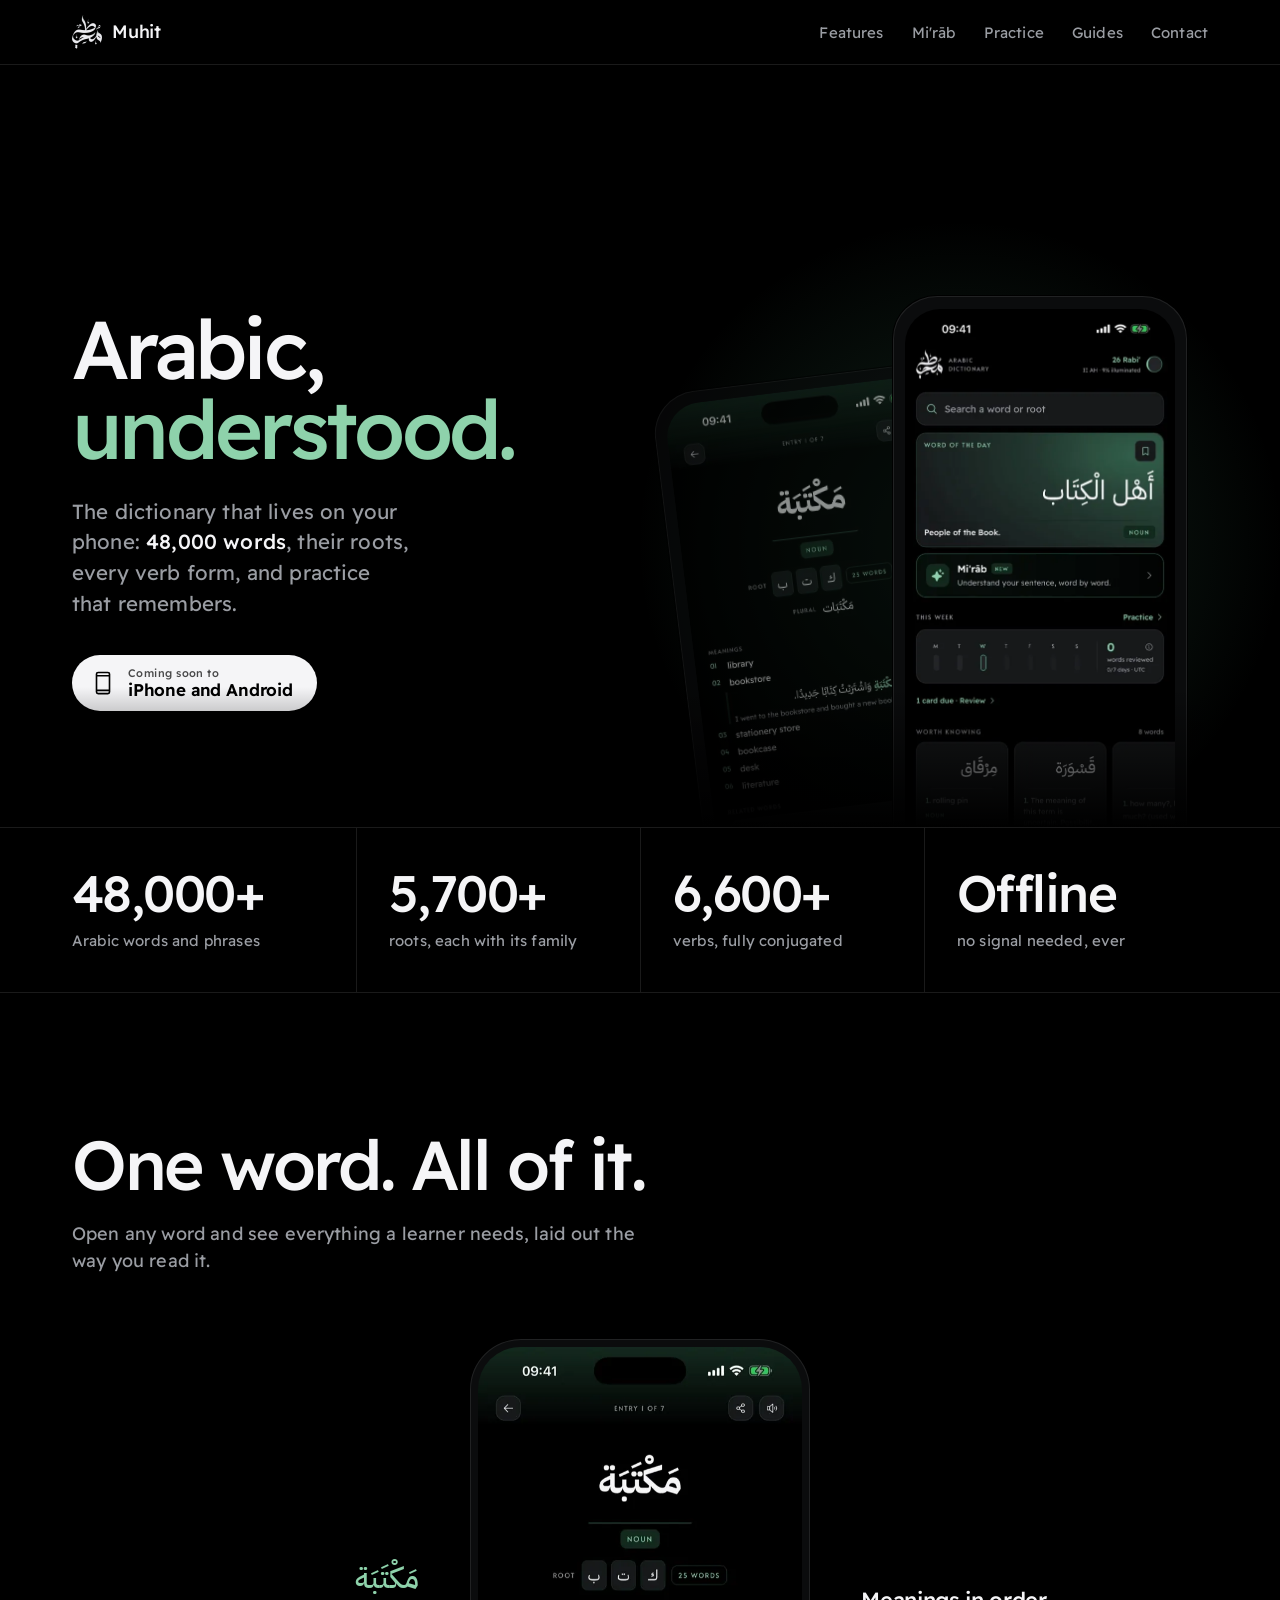
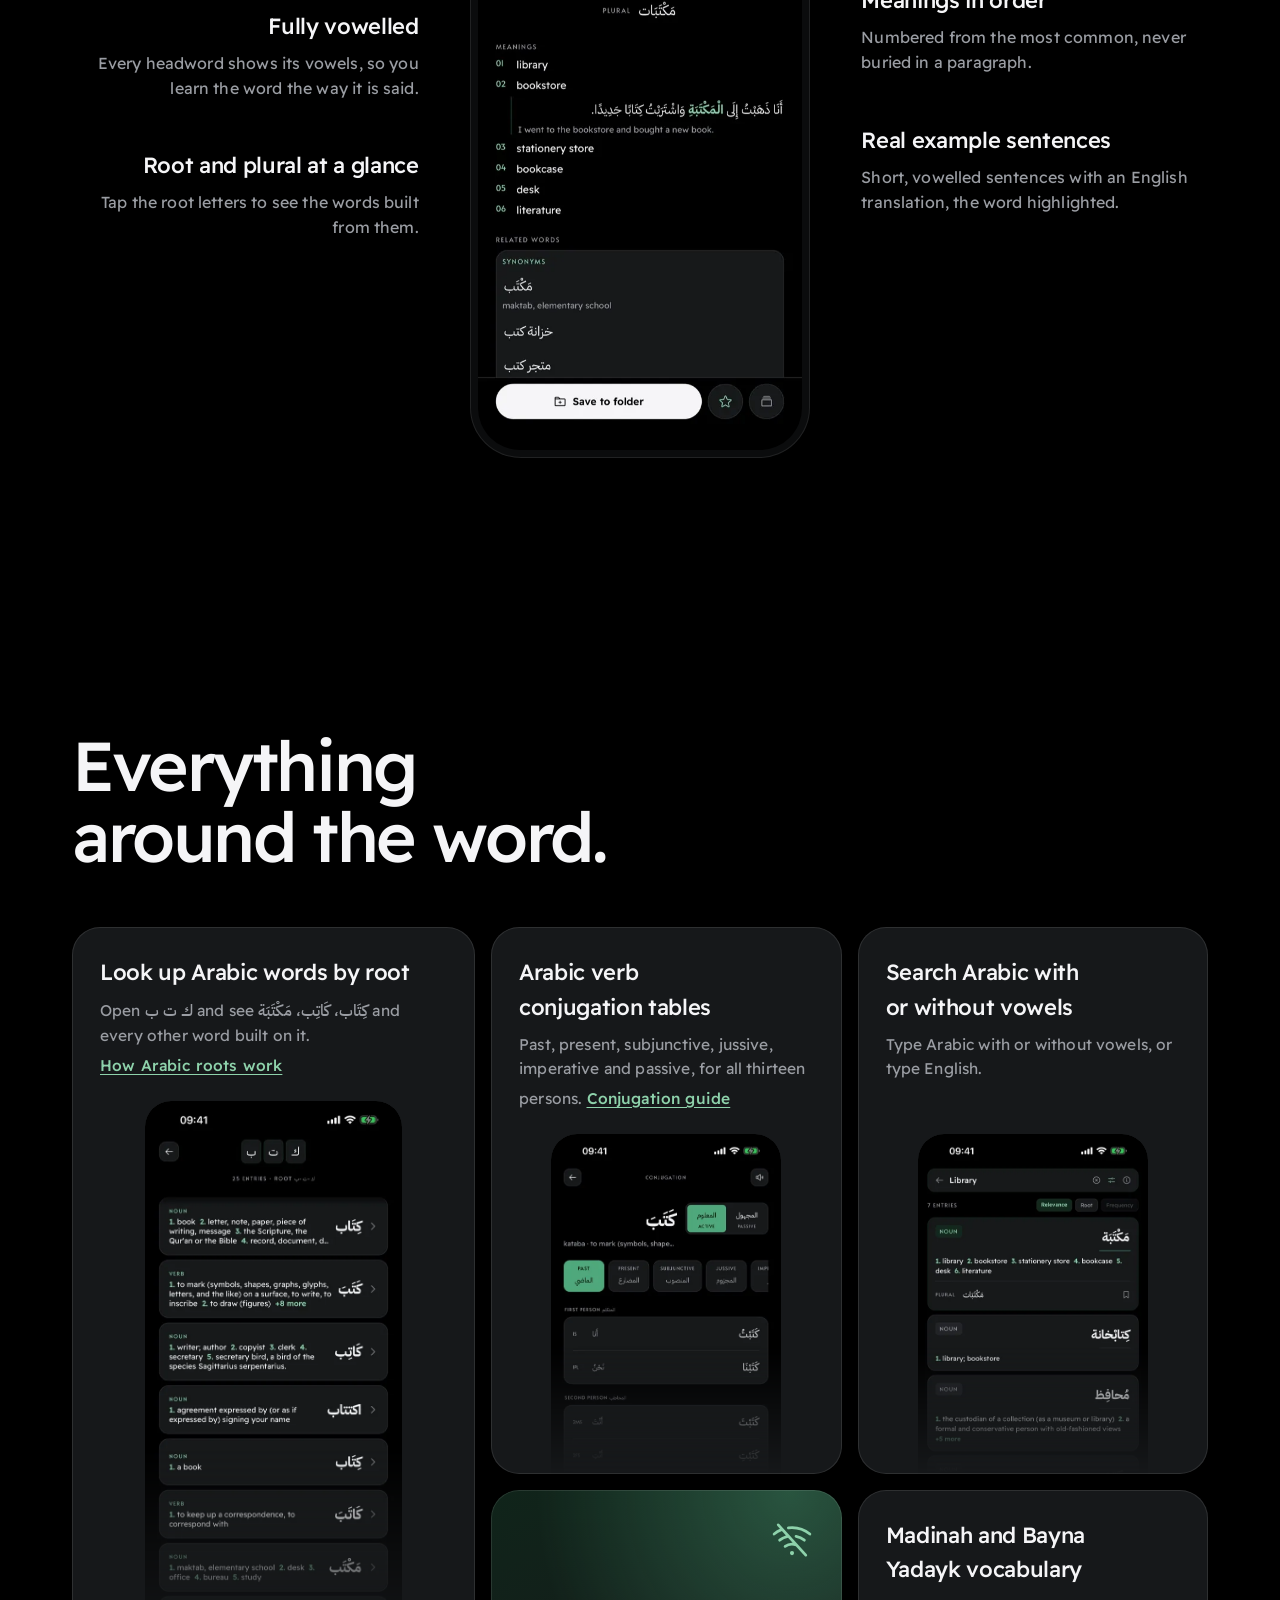
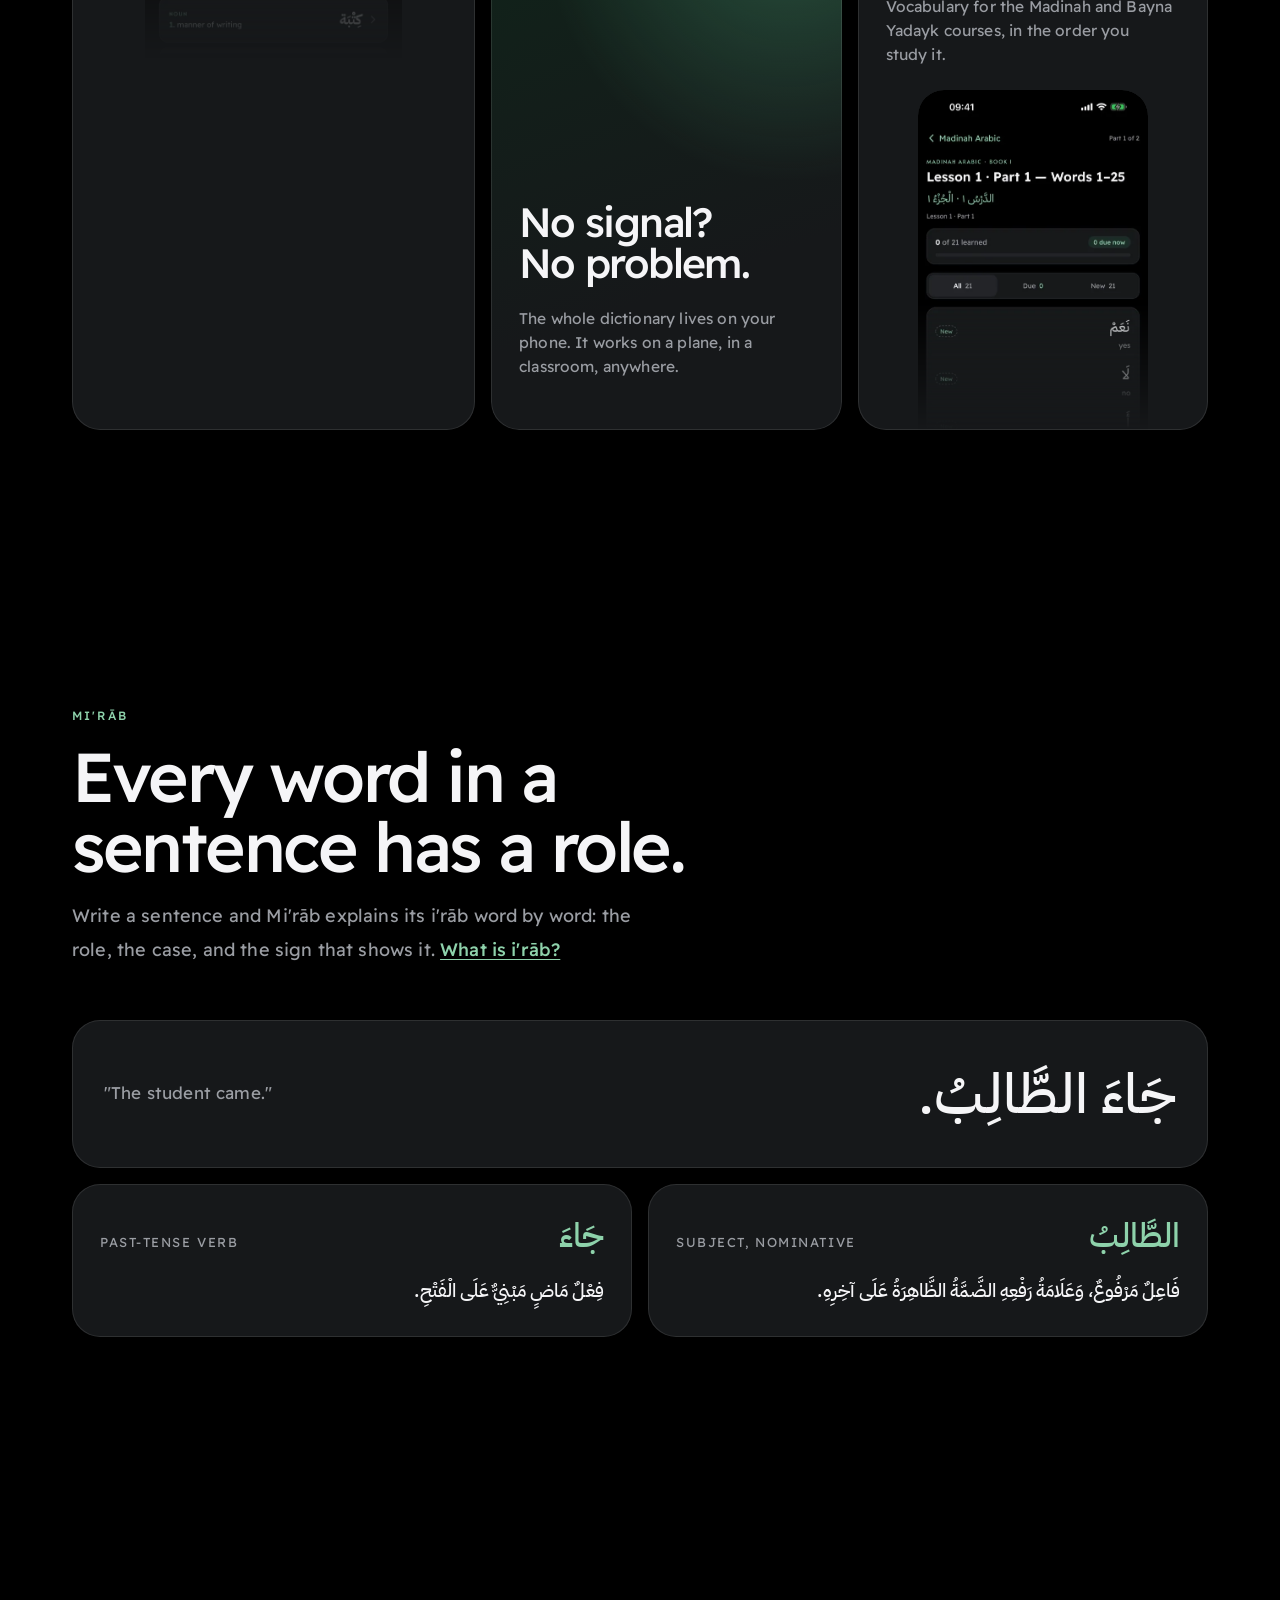
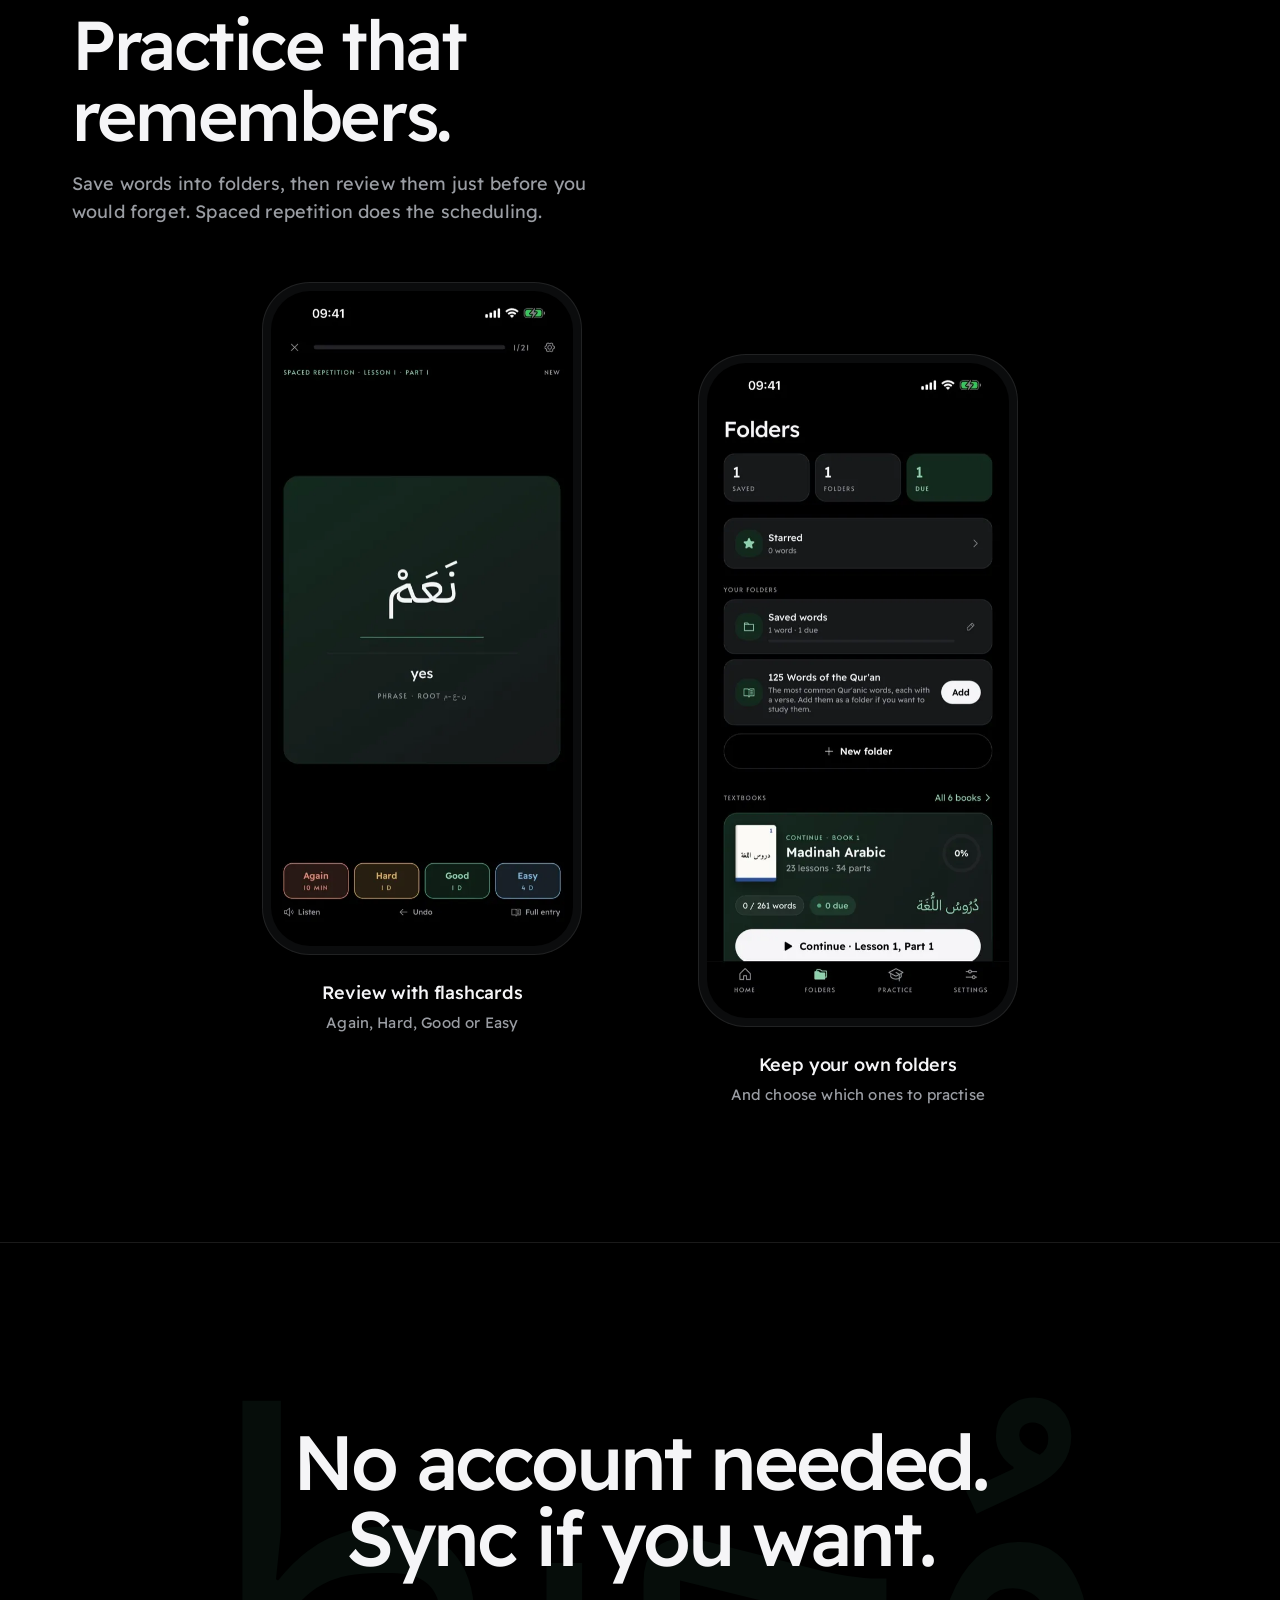
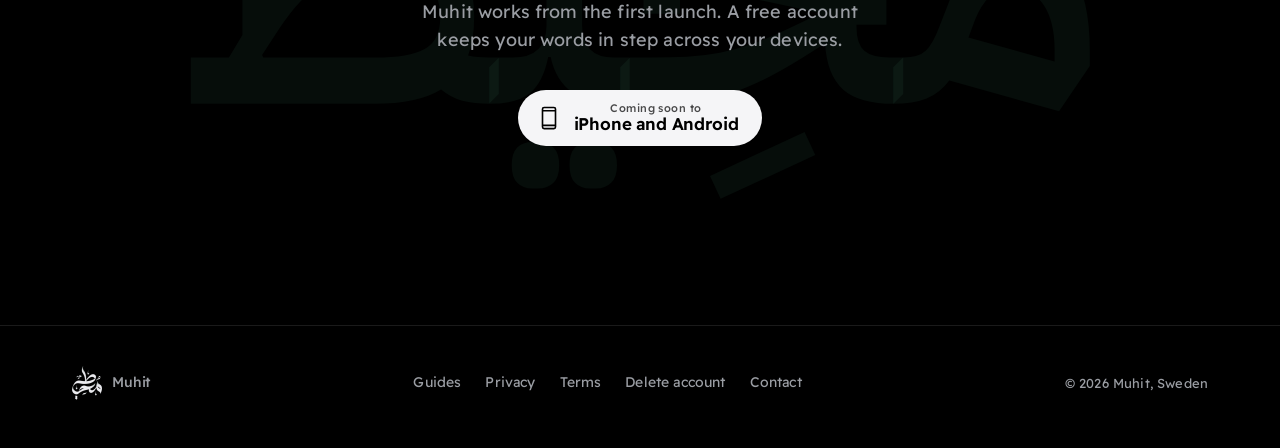
==== commit b9e28dc8: "Fade-in failsafe, cache-busted assets, hero fade, security.txt" ====
--- a/index.html
+++ b/index.html
@@ -19,9 +19,9 @@
 <link rel="icon" href="/assets/icon.png">
 <link rel="apple-touch-icon" href="/assets/icon.png">
 <link rel="preload" href="/assets/fonts/ReadexPro-Medium.ttf" as="font" type="font/ttf" crossorigin>
-<link rel="stylesheet" href="/assets/style.css">
+<link rel="stylesheet" href="/assets/style.css?v=cfd27552">
 <script type="application/ld+json">[{"@context": "https://schema.org", "@type": "MobileApplication", "name": "Muhit", "alternateName": "مُحِيط", "applicationCategory": "EducationalApplication", "operatingSystem": "iOS, Android", "description": "Offline Arabic-English dictionary with 48,000+ vowelled words, roots, full verb conjugation tables, textbook vocabulary, spaced-repetition practice and Mi'rāb sentence analysis.", "inLanguage": ["en", "ar"], "url": "https://muhit.site/", "image": "https://muhit.site/assets/og-image.png", "publisher": {"@type": "Organization", "name": "Muhit", "url": "https://muhit.site", "logo": "https://muhit.site/assets/icon.png", "email": "admin@muhit.site"}}, {"@context": "https://schema.org", "@type": "WebSite", "name": "Muhit", "url": "https://muhit.site/"}]</script>
-<script>document.documentElement.classList.add("js");</script>
+<script>document.documentElement.classList.add("js");setTimeout(function(){document.documentElement.classList.add("revealed")},2500);</script>
 </head>
 <body>
 <a class="skip" href="#main">Skip to content</a>
@@ -96,7 +96,7 @@
       <div class="bento">
         <article class="tile tile-roots" data-reveal>
           <h3>Look up Arabic words by root</h3>
-          <p>Open <span class="ar" lang="ar">ك ت ب</span> and see <span class="ar" lang="ar">كِتَاب، كَاتِب، مَكْتَبَة</span> and every other word built on it. <a class="more-link" href="/guides/arabic-roots/">How Arabic roots work</a></p>
+          <p>Open <span class="ar" lang="ar" dir="rtl">ك ت ب</span> and see <span class="ar" lang="ar" dir="rtl">كِتَاب، كَاتِب، مَكْتَبَة</span> and every other word built on it. <a class="more-link" href="/guides/arabic-roots/">How Arabic roots work</a></p>
           <div class="shot"><img src="/assets/img/04-root.webp" alt="The root ك ت ب in Muhit, listing 25 related words." width="543" height="1180" loading="lazy"></div>
         </article>
         <article class="tile" data-reveal style="--d:60ms">
@@ -185,6 +185,6 @@
   </div>
 </footer>
 
-<script src="/assets/site.js" defer></script>
+<script src="/assets/site.js?v=d8afa8a9" defer></script>
 </body>
 </html>
--- a/assets/style.css
+++ b/assets/style.css
@@ -102,6 +102,7 @@
 
 /* Hero */
 .hero { position: relative; overflow: hidden; padding: clamp(40px, 8vw, 96px) 0 0; }
+.hero::after { content: ""; position: absolute; left: 0; right: 0; bottom: 0; height: 140px; background: linear-gradient(rgba(0, 0, 0, 0), var(--bg)); pointer-events: none; z-index: 3; }
 .hero::before {
   content: ""; position: absolute; z-index: -1; pointer-events: none;
   right: -10%; top: 4%; width: 70vw; max-width: 900px; aspect-ratio: 1;
@@ -214,7 +215,7 @@
 
 /* Reveal on scroll (only when JS has marked the page; content is visible without JS) */
 .js [data-reveal] { opacity: 0; transform: translateY(18px); transition: opacity 700ms var(--ease-out), transform 700ms var(--ease-out); transition-delay: var(--d, 0ms); }
-.js [data-reveal].in { opacity: 1; transform: none; }
+.js [data-reveal].in, .revealed [data-reveal] { opacity: 1; transform: none; }
 .js .hero [data-reveal] { transition-duration: 900ms; }
 
 /* Single-message pages (/confirmed, /reset) */
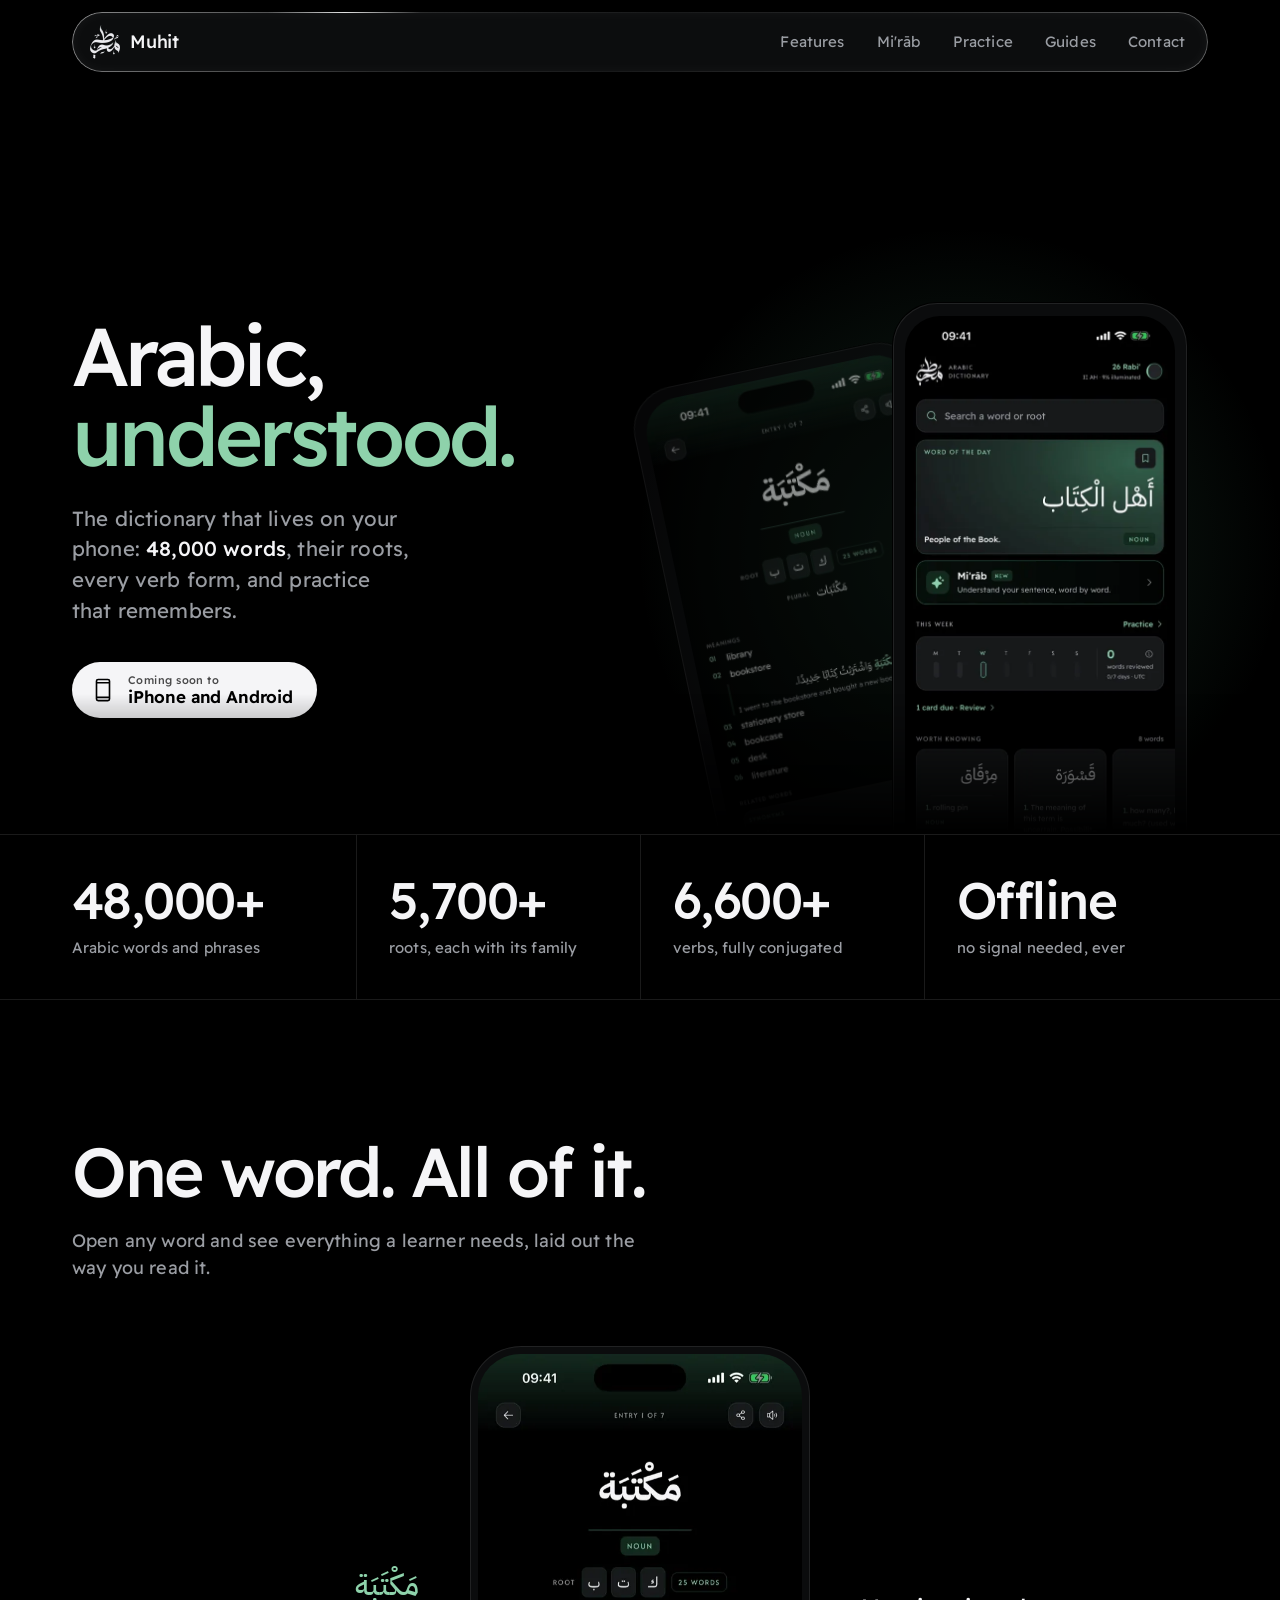
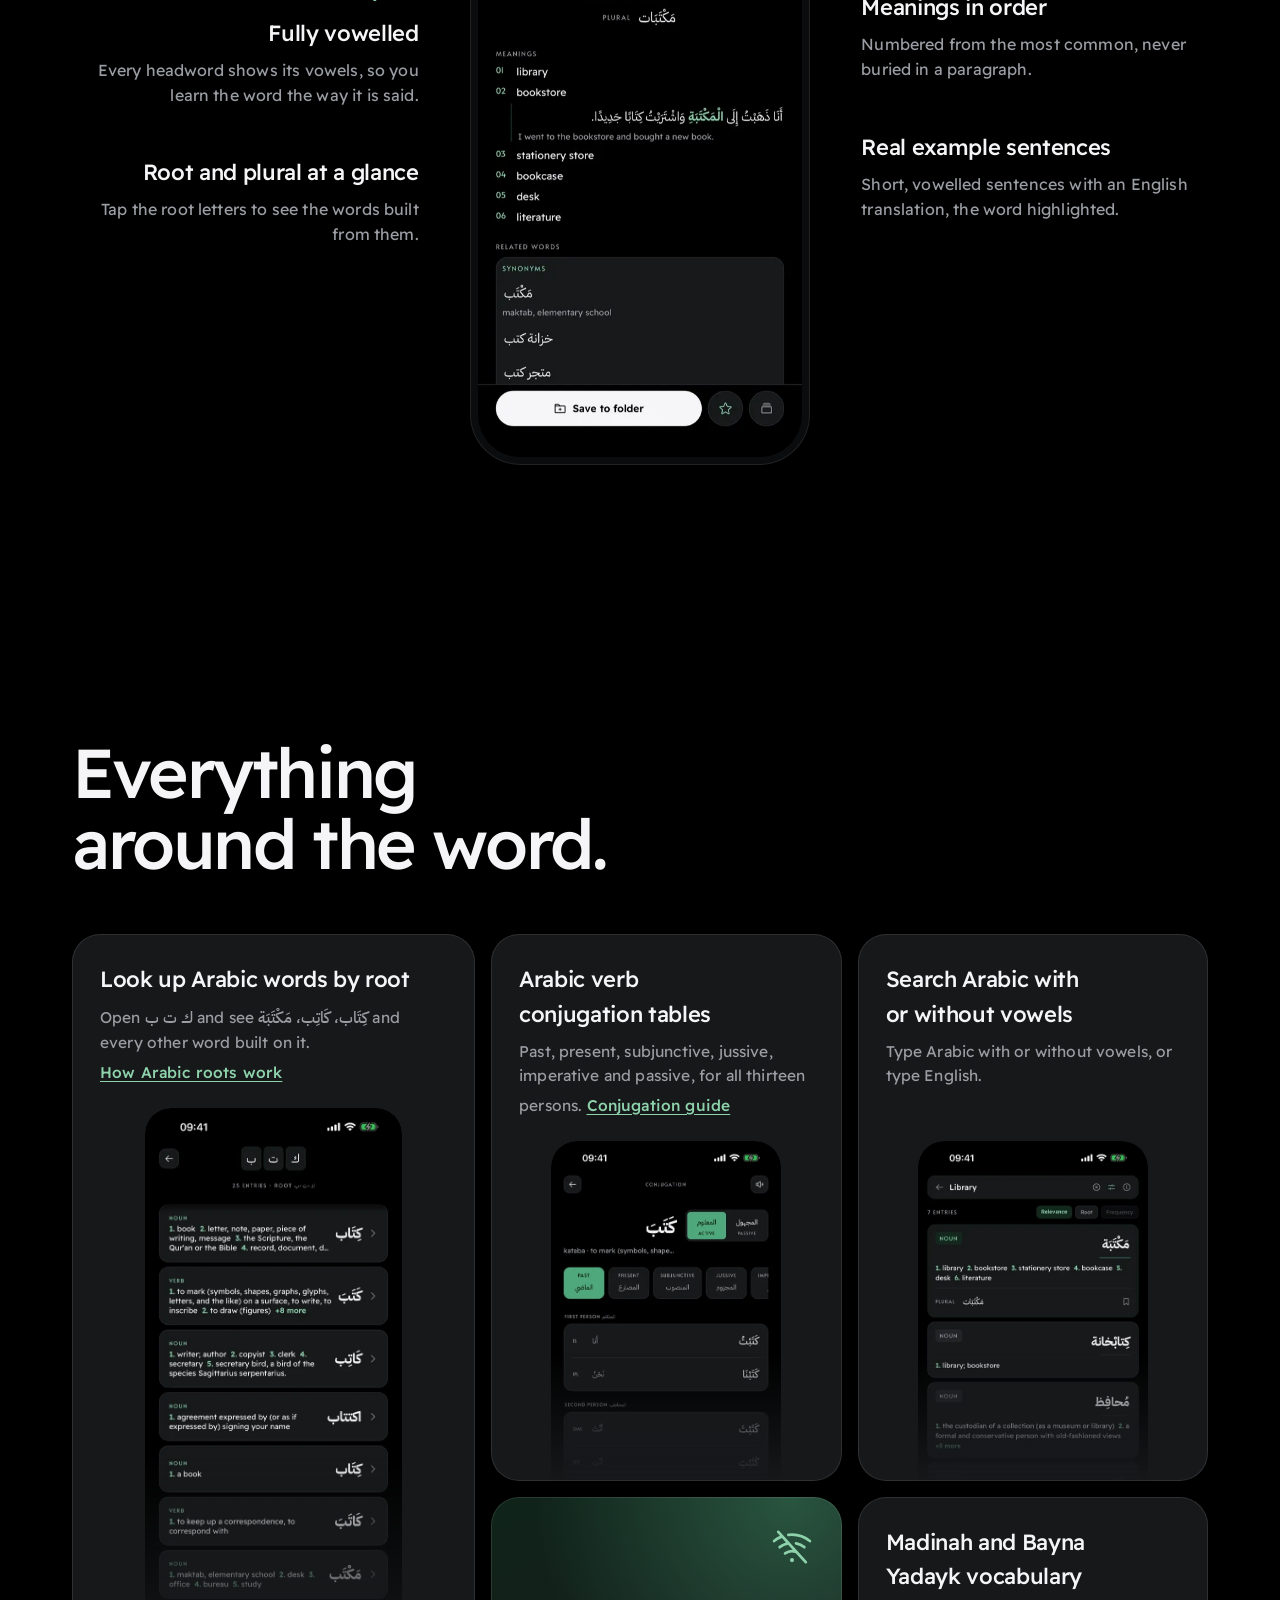
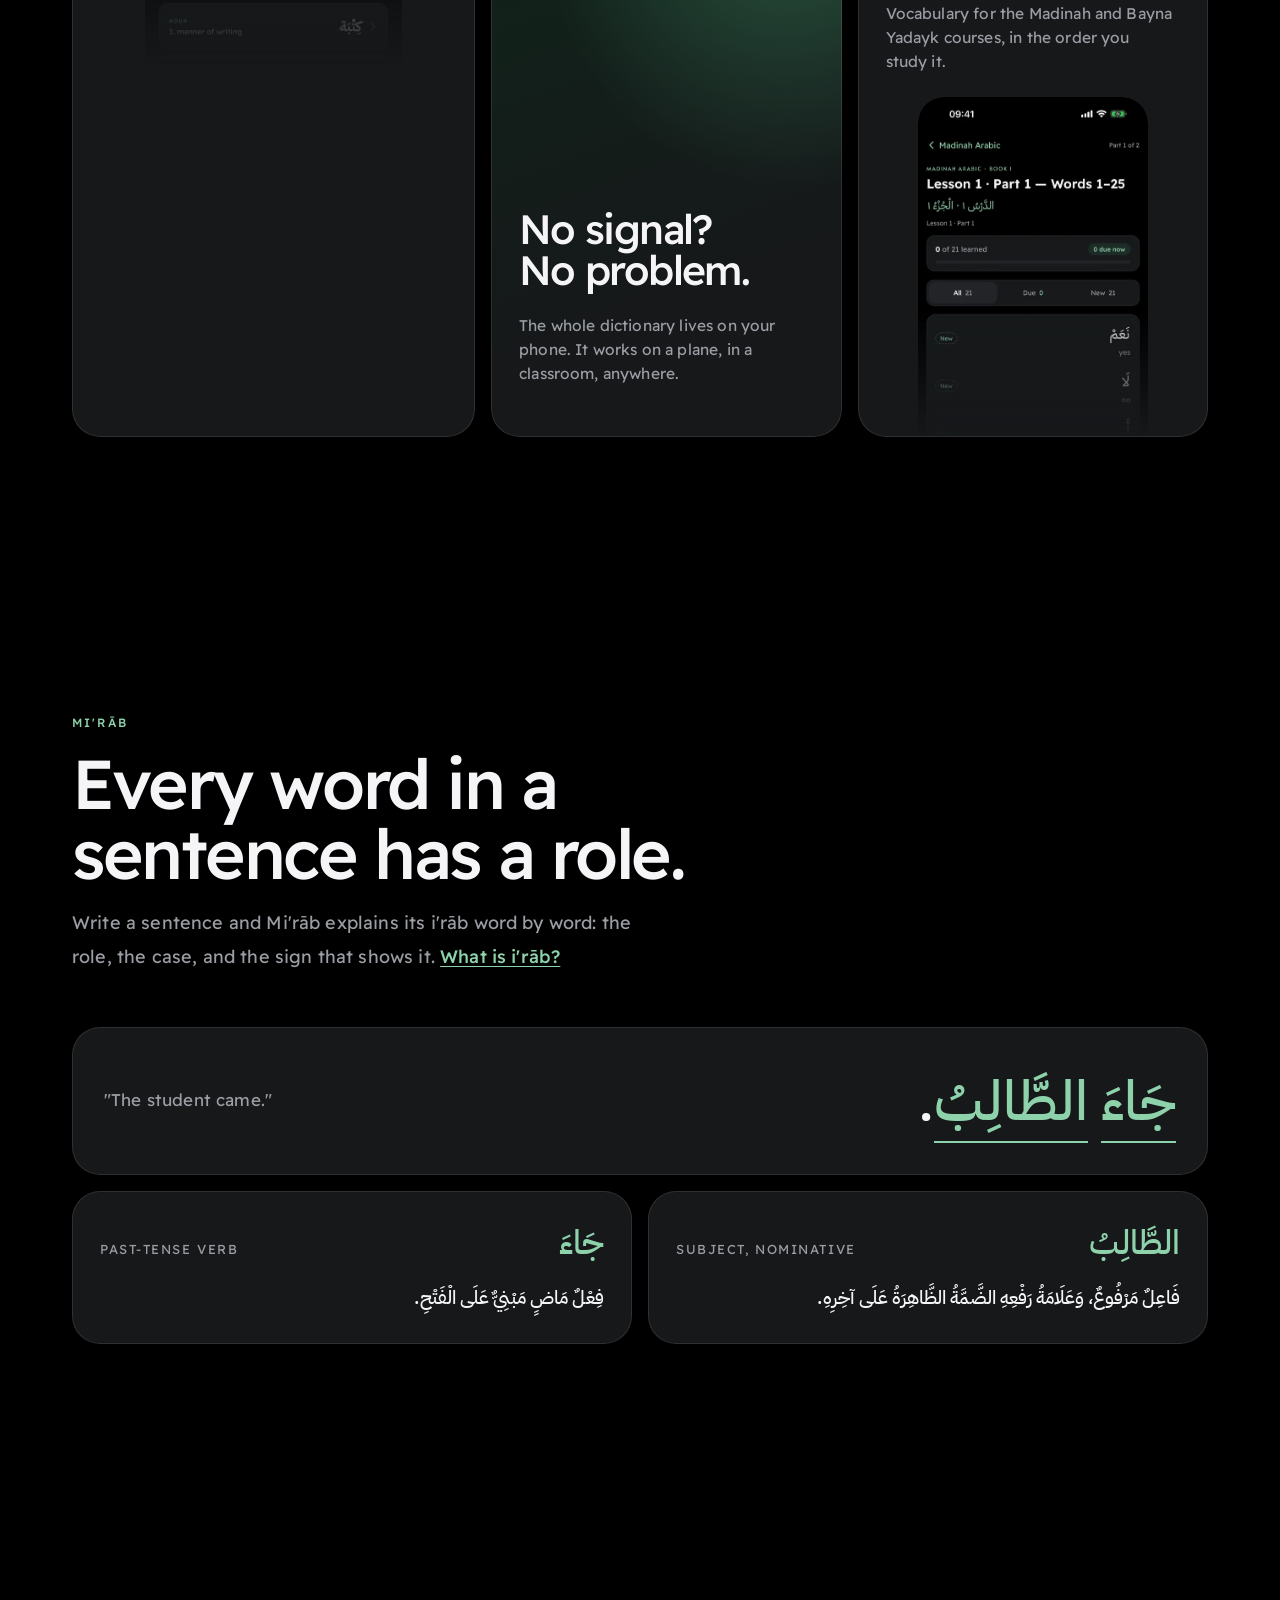
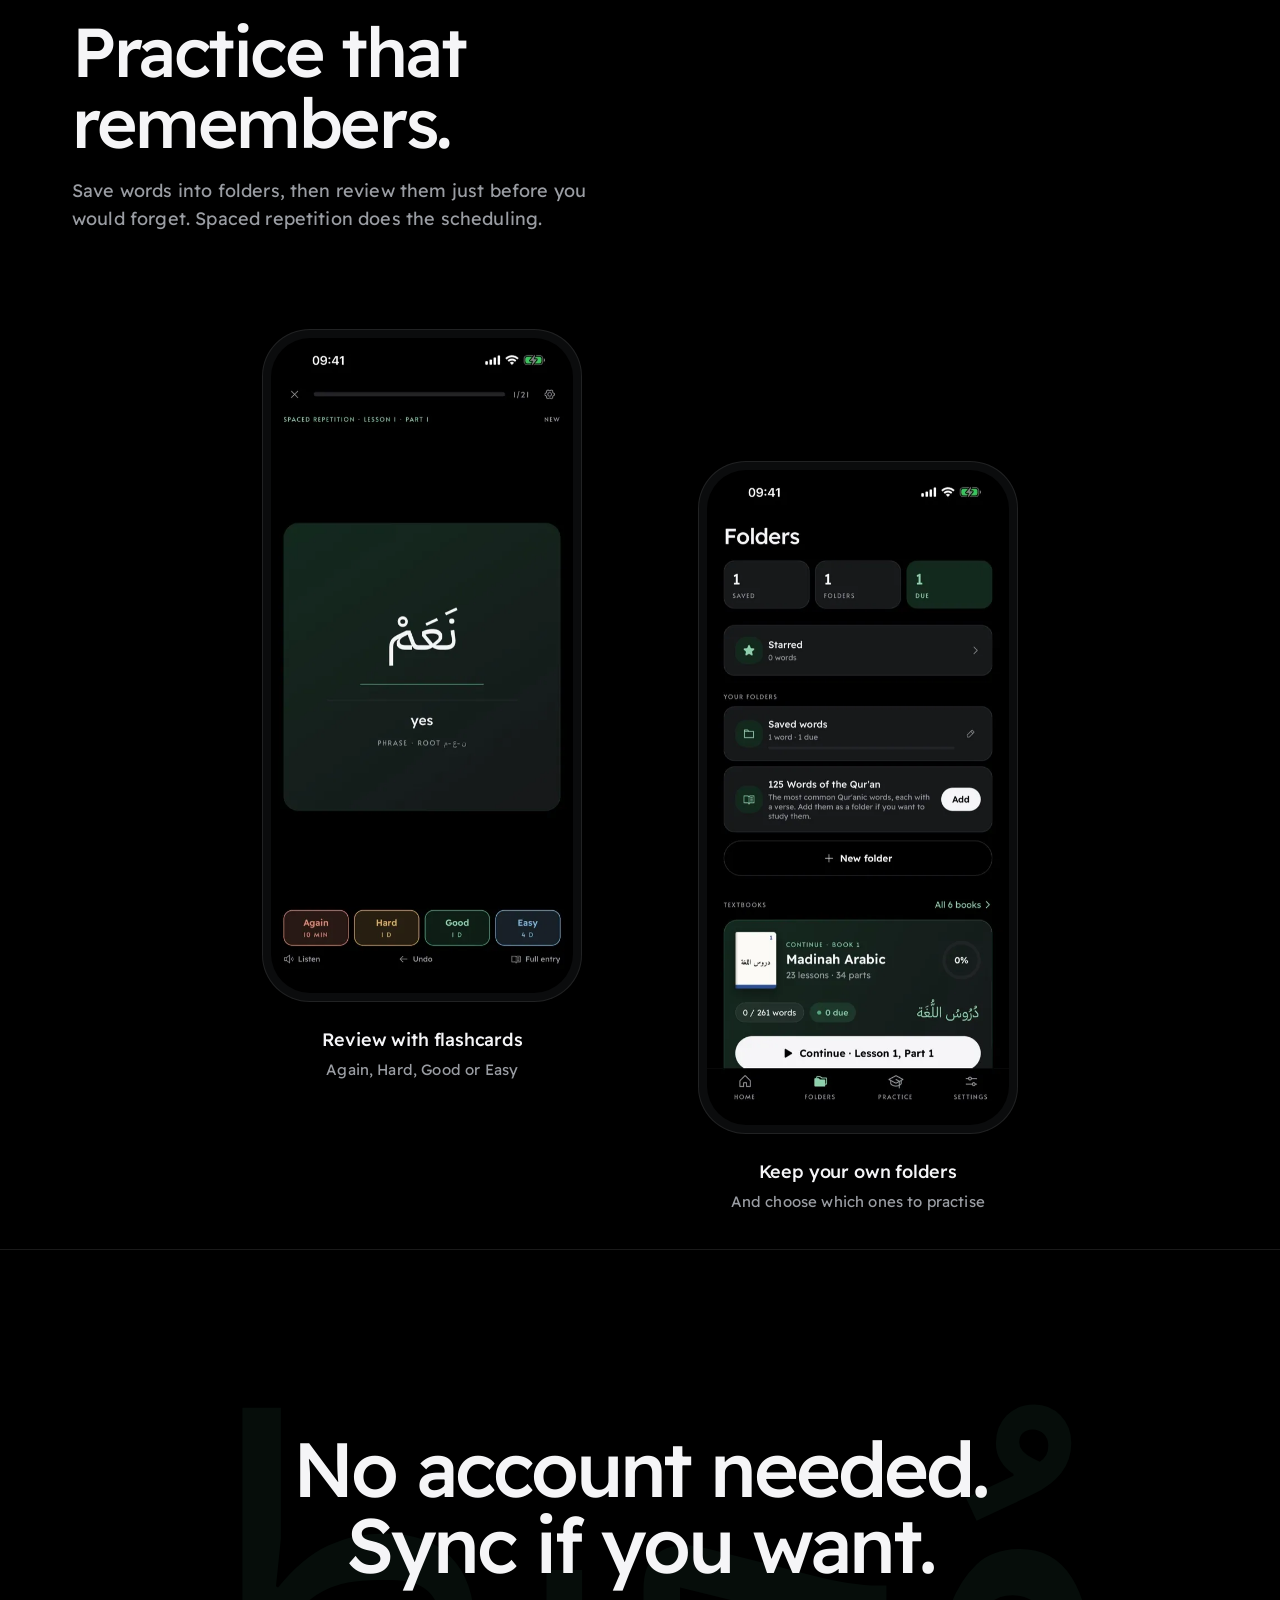
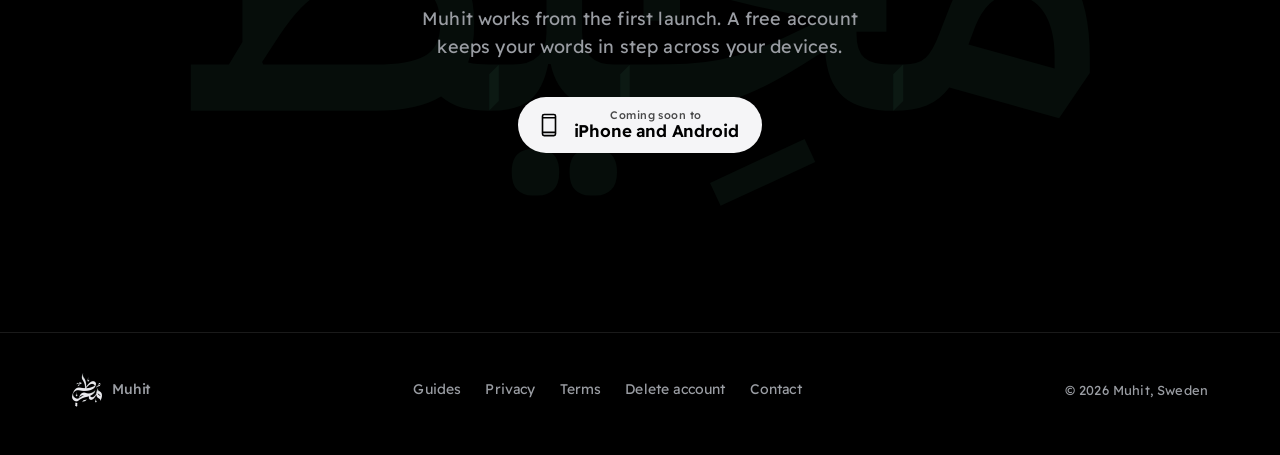
==== commit 57b20936: "Liquid Glass nav, scroll motion; 10 October terms and privacy, CSP, contrast styles" ====
--- a/index.html
+++ b/index.html
@@ -3,6 +3,7 @@
 <head>
 <meta charset="utf-8">
 <meta name="viewport" content="width=device-width, initial-scale=1, viewport-fit=cover">
+<meta http-equiv="Content-Security-Policy" content="default-src 'self'; script-src 'self' 'sha256-PXKem6akuWbCb5ewP8m6E3YfstSqd3wR5G1FWbf0isc='; style-src 'self' 'unsafe-inline'; img-src 'self' data:; font-src 'self'; media-src 'self'; connect-src 'self'; object-src 'none'; base-uri 'self'; form-action 'self'; upgrade-insecure-requests">
 <title>Muhit | Offline Arabic dictionary with roots and verb conjugation</title>
 <meta name="description" content="Muhit is an offline Arabic and English dictionary with roots, full verb conjugations, textbook vocabulary and spaced-repetition practice.">
 <link rel="canonical" href="https://muhit.site/">
@@ -19,15 +20,15 @@
 <link rel="icon" href="/assets/icon.png">
 <link rel="apple-touch-icon" href="/assets/icon.png">
 <link rel="preload" href="/assets/fonts/ReadexPro-Medium.ttf" as="font" type="font/ttf" crossorigin>
-<link rel="stylesheet" href="/assets/style.css?v=cfd27552">
+<link rel="stylesheet" href="/assets/style.css?v=606be1e4">
 <script type="application/ld+json">[{"@context": "https://schema.org", "@type": "MobileApplication", "name": "Muhit", "alternateName": "مُحِيط", "applicationCategory": "EducationalApplication", "operatingSystem": "iOS, Android", "description": "Offline Arabic-English dictionary with 48,000+ vowelled words, roots, full verb conjugation tables, textbook vocabulary, spaced-repetition practice and Mi'rāb sentence analysis.", "inLanguage": ["en", "ar"], "url": "https://muhit.site/", "image": "https://muhit.site/assets/og-image.png", "publisher": {"@type": "Organization", "name": "Muhit", "url": "https://muhit.site", "logo": "https://muhit.site/assets/icon.png", "email": "admin@muhit.site"}}, {"@context": "https://schema.org", "@type": "WebSite", "name": "Muhit", "url": "https://muhit.site/"}]</script>
 <script>document.documentElement.classList.add("js");setTimeout(function(){document.documentElement.classList.add("revealed")},2500);</script>
 </head>
 <body>
 <a class="skip" href="#main">Skip to content</a>
 
-<header class="nav" id="nav">
-  <div class="wrap">
+<header class="nav">
+  <div class="wrap glass">
     <a class="brand" href="/" aria-label="Muhit home"><img src="/assets/logo-sm.png" alt="" width="30" height="34">Muhit</a>
     <nav aria-label="Main">
       <ul class="nav-links">
@@ -45,9 +46,9 @@
   <section class="hero">
     <div class="wrap hero-grid">
       <div class="hero-copy">
-        <h1 data-reveal>Arabic,<br><em>understood.</em></h1>
-        <p class="hero-sub" data-reveal style="--d:120ms">The dictionary that lives on your phone: <strong>48,000 words</strong>, their roots, every verb form, and practice that remembers.</p>
-        <div class="hero-cta" data-reveal style="--d:220ms">
+        <h1><span class="line" data-reveal>Arabic,</span> <span class="line" data-reveal style="--d:110ms"><em>understood.</em></span></h1>
+        <p class="hero-sub" data-reveal style="--d:220ms">The dictionary that lives on your phone: <strong>48,000 words</strong>, their roots, every verb form, and practice that remembers.</p>
+        <div class="hero-cta" data-reveal style="--d:320ms">
           <span class="store" role="img" aria-label="Coming soon to iPhone and Android">
             <svg viewBox="0 0 256 256" fill="currentColor" aria-hidden="true"><path d="M176 16H80a24 24 0 0 0-24 24v176a24 24 0 0 0 24 24h96a24 24 0 0 0 24-24V40a24 24 0 0 0-24-24M72 64h112v128H72Zm8-32h96a8 8 0 0 1 8 8v8H72v-8a8 8 0 0 1 8-8m96 192H80a8 8 0 0 1-8-8v-8h112v8a8 8 0 0 1-8 8"/></svg>
             <span><small>Coming soon to</small><b>iPhone and Android</b></span>
@@ -133,13 +134,13 @@
       <div class="mirab-demo" aria-label="Example analysis">
         <div class="sentence" data-reveal>
           <span class="tr">"The student came."</span>
-          <span class="ar" lang="ar" dir="rtl">جَاءَ الطَّالِبُ.</span>
+          <span class="ar" lang="ar" dir="rtl"><span data-w="1">جَاءَ</span> <span data-w="2">الطَّالِبُ</span>.</span>
         </div>
-        <div class="irab" data-reveal style="--d:80ms">
+        <div class="irab" data-for="1" data-reveal style="--d:80ms">
           <div class="top-row"><span class="role">Past-tense verb</span><span class="ar word" lang="ar">جَاءَ</span></div>
           <span class="ar why" lang="ar" dir="rtl">فِعْلٌ مَاضٍ مَبْنِيٌّ عَلَى الْفَتْحِ.</span>
         </div>
-        <div class="irab" data-reveal style="--d:140ms">
+        <div class="irab" data-for="2" data-reveal style="--d:140ms">
           <div class="top-row"><span class="role">Subject, nominative</span><span class="ar word" lang="ar">الطَّالِبُ</span></div>
           <span class="ar why" lang="ar" dir="rtl">فَاعِلٌ مَرْفُوعٌ، وَعَلَامَةُ رَفْعِهِ الضَّمَّةُ الظَّاهِرَةُ عَلَى آخِرِهِ.</span>
         </div>
@@ -185,6 +186,6 @@
   </div>
 </footer>
 
-<script src="/assets/site.js?v=d8afa8a9" defer></script>
+<script src="/assets/site.js?v=0b70996f" defer></script>
 </body>
 </html>
--- a/assets/style.css
+++ b/assets/style.css
@@ -51,20 +51,56 @@
 }
 [hidden] { display: none !important; }
 
-/* Navigation */
-.nav {
-  position: sticky; top: 0; z-index: 20;
-  background: rgba(0, 0, 0, 0.72);
-  -webkit-backdrop-filter: saturate(160%) blur(18px); backdrop-filter: saturate(160%) blur(18px);
-  border-bottom: 1px solid transparent;
-}
-.nav.scrolled { border-bottom-color: var(--line); }
-.nav .wrap { height: 64px; display: flex; align-items: center; justify-content: space-between; gap: 24px; }
+/* Liquid Glass, for the floating control layer only (Apple's rule: glass is for
+   navigation over content, never for the content itself). Frosted everywhere;
+   on Chromium site.js adds real refraction at the rim with an SVG displacement
+   map built for the element's exact size. The rim catches light where the
+   pointer is, and a press lights the glass from the finger. */
+@property --mx { syntax: "<length-percentage>"; inherits: true; initial-value: 24%; }
+@property --my { syntax: "<length-percentage>"; inherits: true; initial-value: 0%; }
+.glass {
+  position: relative; isolation: isolate;
+  background: rgba(34, 36, 40, 0.36);
+  -webkit-backdrop-filter: blur(14px) saturate(180%); backdrop-filter: blur(14px) saturate(180%);
+  box-shadow: inset 0 0 14px rgba(255, 255, 255, 0.05), 0 12px 32px rgba(0, 0, 0, 0.5), 0 2px 6px rgba(0, 0, 0, 0.3);
+  transition: --mx 160ms linear, --my 160ms linear;
+}
+.glass::before, .glass::after { content: ""; position: absolute; inset: 0; border-radius: inherit; pointer-events: none; }
+.glass::before {
+  padding: 1px;
+  background:
+    radial-gradient(110px 60px at var(--mx) var(--my), rgba(255, 255, 255, 0.85), rgba(255, 255, 255, 0) 70%),
+    linear-gradient(135deg, rgba(255, 255, 255, 0.5), rgba(255, 255, 255, 0.1) 30%, rgba(255, 255, 255, 0.03) 50%, rgba(255, 255, 255, 0.1) 70%, rgba(255, 255, 255, 0.34));
+  -webkit-mask: linear-gradient(#000 0 0) content-box, linear-gradient(#000 0 0); -webkit-mask-composite: xor;
+  mask: linear-gradient(#000 0 0) content-box exclude, linear-gradient(#000 0 0);
+}
+.glass::after {
+  z-index: -1; opacity: 0; transition: opacity 320ms var(--ease-out);
+  background: radial-gradient(180px 120px at var(--mx) var(--my), rgba(255, 255, 255, 0.12), rgba(255, 255, 255, 0) 70%);
+}
+@media (hover: hover) { .glass:hover::after { opacity: 1; } }
+.glass:active::after { opacity: 1; transition-duration: 80ms; background: radial-gradient(200px 140px at var(--mx) var(--my), rgba(255, 255, 255, 0.2), rgba(255, 255, 255, 0) 70%); }
+
+/* Navigation: a floating glass capsule; the page scrolls underneath it. */
+.nav { position: sticky; top: 0; z-index: 20; padding: 12px var(--gutter) 0; pointer-events: none; }
+.nav::before { content: ""; position: absolute; inset: 0 0 auto; height: 44px; z-index: -1; background: linear-gradient(rgba(0, 0, 0, 0.75), rgba(0, 0, 0, 0)); }
+.nav .wrap {
+  pointer-events: auto; max-width: calc(var(--wrap) - 2 * var(--gutter)); height: 60px; padding: 0 8px 0 18px; border-radius: 999px;
+  display: flex; align-items: center; justify-content: space-between; gap: 24px;
+}
 .brand { display: flex; align-items: center; gap: 10px; color: var(--tx); text-decoration: none; font-weight: 500; font-size: 18px; letter-spacing: -0.01em; }
 .brand img { width: 30px; height: auto; }
-.nav-links { display: flex; align-items: center; gap: 28px; list-style: none; margin: 0; padding: 0; }
-.nav-links a { color: var(--mut); text-decoration: none; font-size: 15px; transition: color 160ms ease; }
-.nav-links a:hover { color: var(--tx); }
+.nav-links { position: relative; display: flex; align-items: center; gap: 2px; list-style: none; margin: 0; padding: 0; }
+.nav-links a { position: relative; z-index: 1; display: block; padding: 9px 15px; border-radius: 999px; color: var(--mut); text-decoration: none; font-size: 15px; transition: color 160ms ease; }
+.nav-links a:hover, .nav-links a[aria-current] { color: var(--tx); }
+/* The selection: a lighter drop of glass that glides between links on a
+   spring and swells while it moves, like the iOS 26 tab bar. */
+.lens {
+  position: absolute; left: 0; top: 50%; height: 40px; margin-top: -20px; border-radius: 999px; pointer-events: none;
+  background: rgba(255, 255, 255, 0.1);
+  box-shadow: inset 0 1px 0 rgba(255, 255, 255, 0.22), inset 0 0 0 1px rgba(255, 255, 255, 0.1), inset 0 -6px 12px rgba(255, 255, 255, 0.04);
+  opacity: 0; transition: opacity 220ms ease;
+}
 
 /* Buttons */
 .btn {
@@ -111,6 +147,7 @@
 .hero-grid { display: grid; grid-template-columns: 1.05fr 0.95fr; align-items: end; gap: 48px; }
 .hero-copy { padding-bottom: clamp(48px, 9vw, 120px); }
 .hero h1 { font-size: clamp(52px, 6.4vw, 92px); line-height: 0.98; letter-spacing: -0.045em; }
+.hero h1 .line { display: block; }
 .hero h1 em { font-style: normal; color: var(--acs); }
 .hero-sub { margin-top: 28px; max-width: 30ch; font-size: clamp(18px, 1.6vw, 21px); line-height: 1.5; color: var(--mut); }
 .hero-sub strong { color: var(--tx); font-weight: 500; }
@@ -130,7 +167,7 @@
 .numbers span { display: block; margin-top: 10px; color: var(--mut); font-size: 15px; }
 
 /* Shared section rhythm */
-.section { padding: clamp(80px, 11vw, 136px) 0; }
+.section { padding: clamp(80px, 11vw, 136px) 0; scroll-margin-top: 40px; }
 .section-title { font-size: clamp(36px, 5.4vw, 72px); line-height: 1.02; letter-spacing: -0.035em; max-width: 14ch; }
 .section-lead { margin-top: 20px; max-width: 52ch; color: var(--mut); font-size: 18px; }
 
@@ -180,6 +217,12 @@
 }
 .sentence .ar { font-size: clamp(36px, 5vw, 56px); line-height: 1.5; direction: rtl; }
 .sentence .tr { color: var(--mut); font-size: 17px; }
+/* Each word lights up as the card explaining it arrives. */
+.sentence [data-w] {
+  background: linear-gradient(currentColor, currentColor) right bottom / 0 2px no-repeat;
+  transition: color 600ms var(--ease-out) 380ms, background-size 700ms var(--ease-out) 380ms;
+}
+.mirab-demo:has([data-for="1"].in) [data-w="1"], .mirab-demo:has([data-for="2"].in) [data-w="2"] { color: var(--acs); background-size: 100% 2px; }
 .irab { border-radius: 28px; padding: 28px; background: var(--surf); box-shadow: inset 0 0 0 1px var(--line); }
 .irab .top-row { display: flex; align-items: baseline; justify-content: space-between; gap: 16px; }
 .irab .ar.word { font-size: 34px; line-height: 1.4; color: var(--acs); }
@@ -213,10 +256,45 @@
 .footer a:hover { color: var(--tx); }
 .footer small { color: var(--mut); font-size: 13px; }
 
-/* Reveal on scroll (only when JS has marked the page; content is visible without JS) */
-.js [data-reveal] { opacity: 0; transform: translateY(18px); transition: opacity 700ms var(--ease-out), transform 700ms var(--ease-out); transition-delay: var(--d, 0ms); }
-.js [data-reveal].in, .revealed [data-reveal] { opacity: 1; transform: none; }
+/* Reveal on scroll (only when JS has marked the page; content is visible without JS).
+   .revealed is the inline script's safety net for when site.js never runs; once
+   site.js is watching (.io) it no longer applies, so later sections still animate. */
+.js [data-reveal] {
+  opacity: 0; transform: translateY(18px);
+  transition: opacity 700ms var(--ease-out), transform 700ms var(--ease-out), filter 700ms var(--ease-out);
+  transition-delay: var(--d, 0ms);
+}
+.js :where(.line, .section-title, .closing h2)[data-reveal] { filter: blur(12px); }
+.js .notes.left [data-reveal] { transform: translateX(-32px); }
+.js .notes:not(.left) [data-reveal] { transform: translateX(32px); }
+.js [data-reveal].in, .js .notes [data-reveal].in, .revealed:not(.io) [data-reveal] { opacity: 1; transform: none; filter: none; }
 .js .hero [data-reveal] { transition-duration: 900ms; }
+
+/* Scroll-linked motion (Safari 26, Chrome; elsewhere the page is simply still).
+   Uses the individual translate/scale/rotate properties so it stacks with the
+   reveal transforms above. */
+@supports (animation-timeline: view()) {
+  @media (prefers-reduced-motion: no-preference) {
+    .hero-phones .front { animation: hero-front linear both; animation-timeline: scroll(root); animation-range: 0 90vh; }
+    .hero-phones .back { animation: hero-back linear both; animation-timeline: scroll(root); animation-range: 0 90vh; }
+    .anatomy .phone { animation: settle linear both; animation-timeline: view(); animation-range: entry 0% cover 45%; }
+    .tile { view-timeline: --tile; }
+    .tile:not(.tile-roots) .shot img { animation: screen-scroll linear both; animation-timeline: --tile; animation-range: cover; }
+    .closing { view-timeline: --closing; }
+    .closing .watermark { animation: glide linear both; animation-timeline: --closing; animation-range: cover; }
+  }
+  @media (prefers-reduced-motion: no-preference) and (min-width: 768px) {
+    .gallery figure { animation: float-a linear both; animation-timeline: view(); animation-range: cover; }
+    .gallery figure:nth-child(2) { animation-name: float-b; }
+  }
+}
+@keyframes hero-front { to { translate: 0 -14%; } }
+@keyframes hero-back { to { translate: 0 -4%; rotate: -5deg; } }
+@keyframes settle { from { scale: 0.88; } }
+@keyframes screen-scroll { from { translate: 0 4%; } to { translate: 0 -16%; } }
+@keyframes glide { from { translate: 9% 0; } to { translate: -9% 0; } }
+@keyframes float-a { from { translate: 0 40px; } to { translate: 0 -40px; } }
+@keyframes float-b { from { translate: 0 100px; } to { translate: 0 -100px; } }
 
 /* Single-message pages (/confirmed, /reset) */
 .center { min-height: 100dvh; display: flex; align-items: center; justify-content: center; padding: 24px 16px; }
@@ -261,7 +339,9 @@
   .tile-roots { grid-row: auto; grid-column: 1 / -1; }
 }
 @media (max-width: 767px) {
-  .nav-links { gap: 18px; }
+  .nav .wrap { height: 56px; padding: 0 6px 0 16px; }
+  .nav-links a { padding: 8px 12px; }
+  .lens { height: 38px; margin-top: -19px; }
   .nav-links li.hide-sm { display: none; }
   .hero-grid { grid-template-columns: 1fr; gap: 0; }
   .hero-copy { padding-bottom: 40px; }
@@ -286,9 +366,15 @@
 
 @media (prefers-reduced-motion: reduce) {
   html { scroll-behavior: auto; }
-  .js [data-reveal] { transform: none; transition: opacity 300ms ease; }
+  .js [data-reveal] { transform: none !important; filter: none !important; transition: opacity 300ms ease; }
+  .sentence [data-w] { transition-duration: 200ms; }
   .btn, .btn:active { transition: none; transform: none; }
 }
 @media (prefers-reduced-transparency: reduce) {
-  .nav { background: #000; -webkit-backdrop-filter: none; backdrop-filter: none; }
-}
+  .glass { background: var(--surf); -webkit-backdrop-filter: none; backdrop-filter: none; }
+}
+@media (prefers-contrast: more) {
+  :root { --line: rgba(255, 255, 255, 0.45); --line-strong: rgba(255, 255, 255, 0.6); --mut: #c7c9cd; }
+  .glass { background: var(--surf); -webkit-backdrop-filter: none; backdrop-filter: none; box-shadow: inset 0 0 0 1px var(--line-strong); }
+  .glass::before, .glass::after { display: none; }
+}
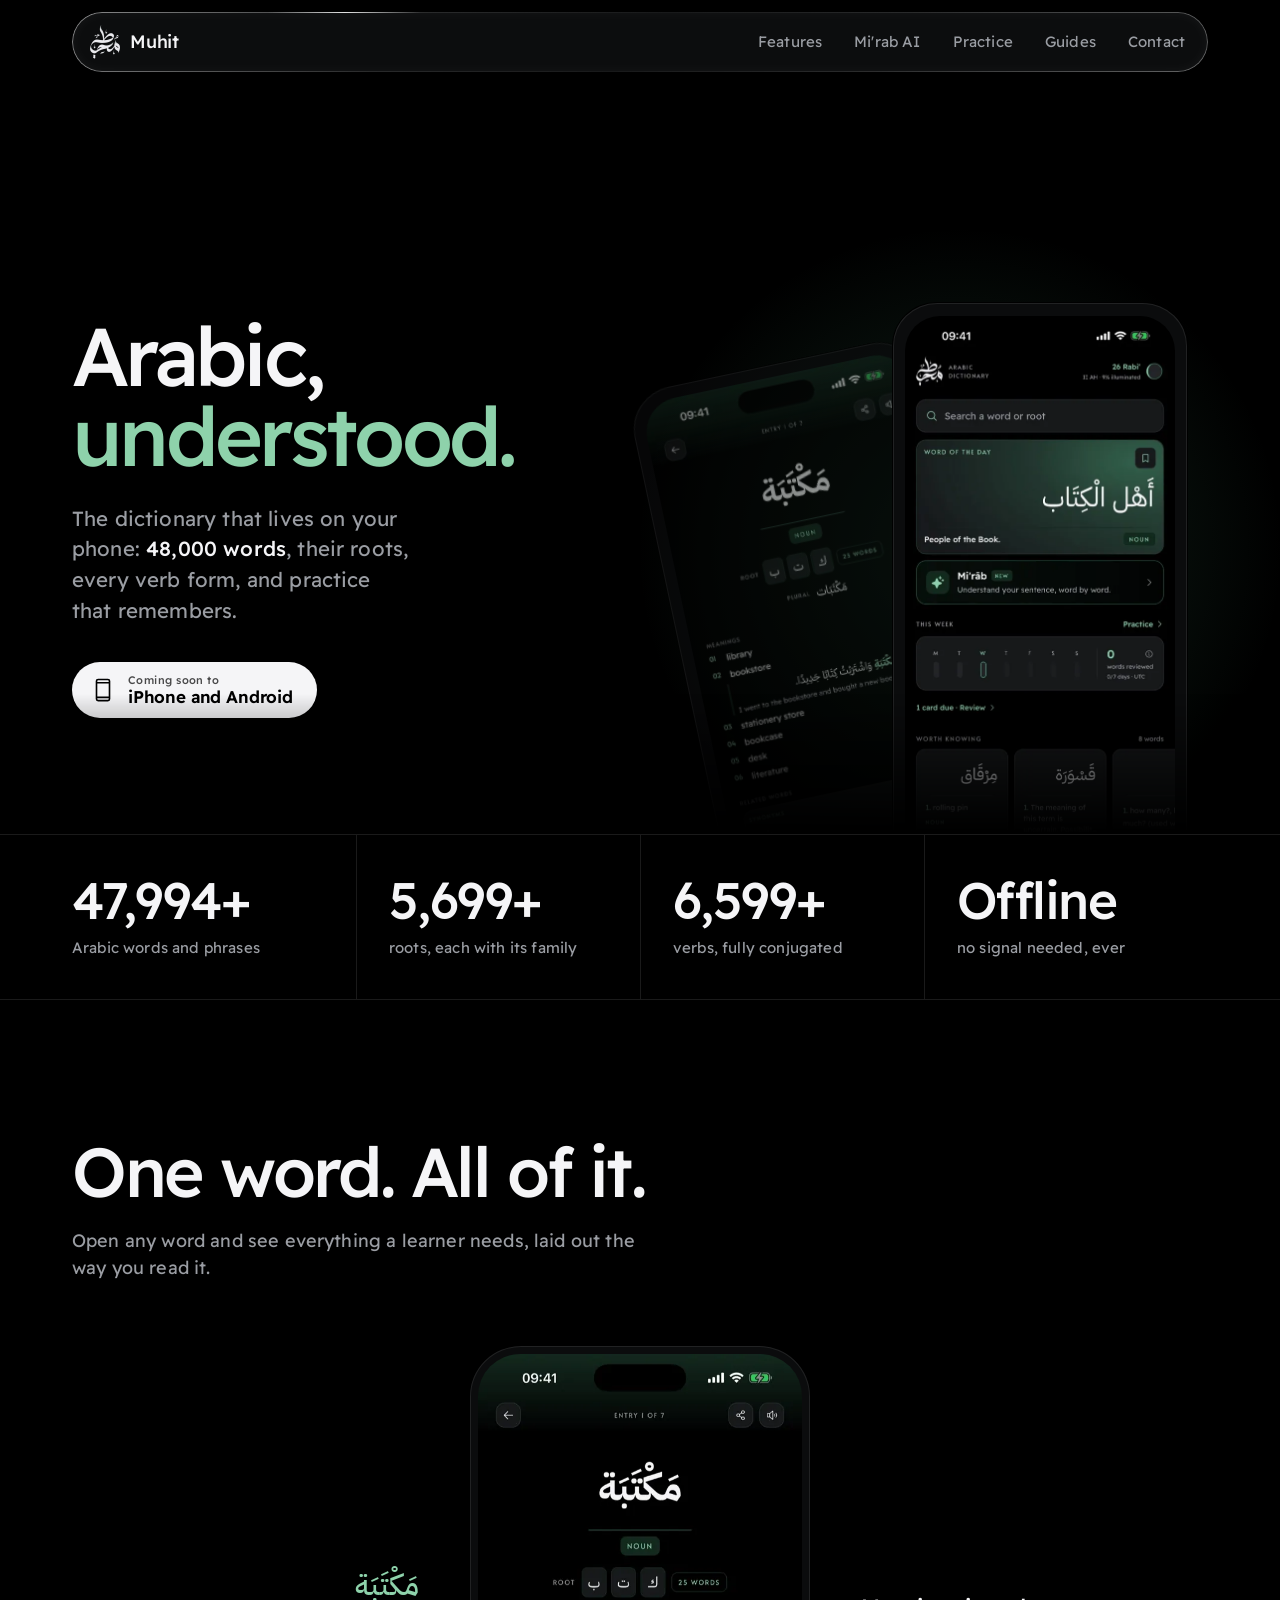
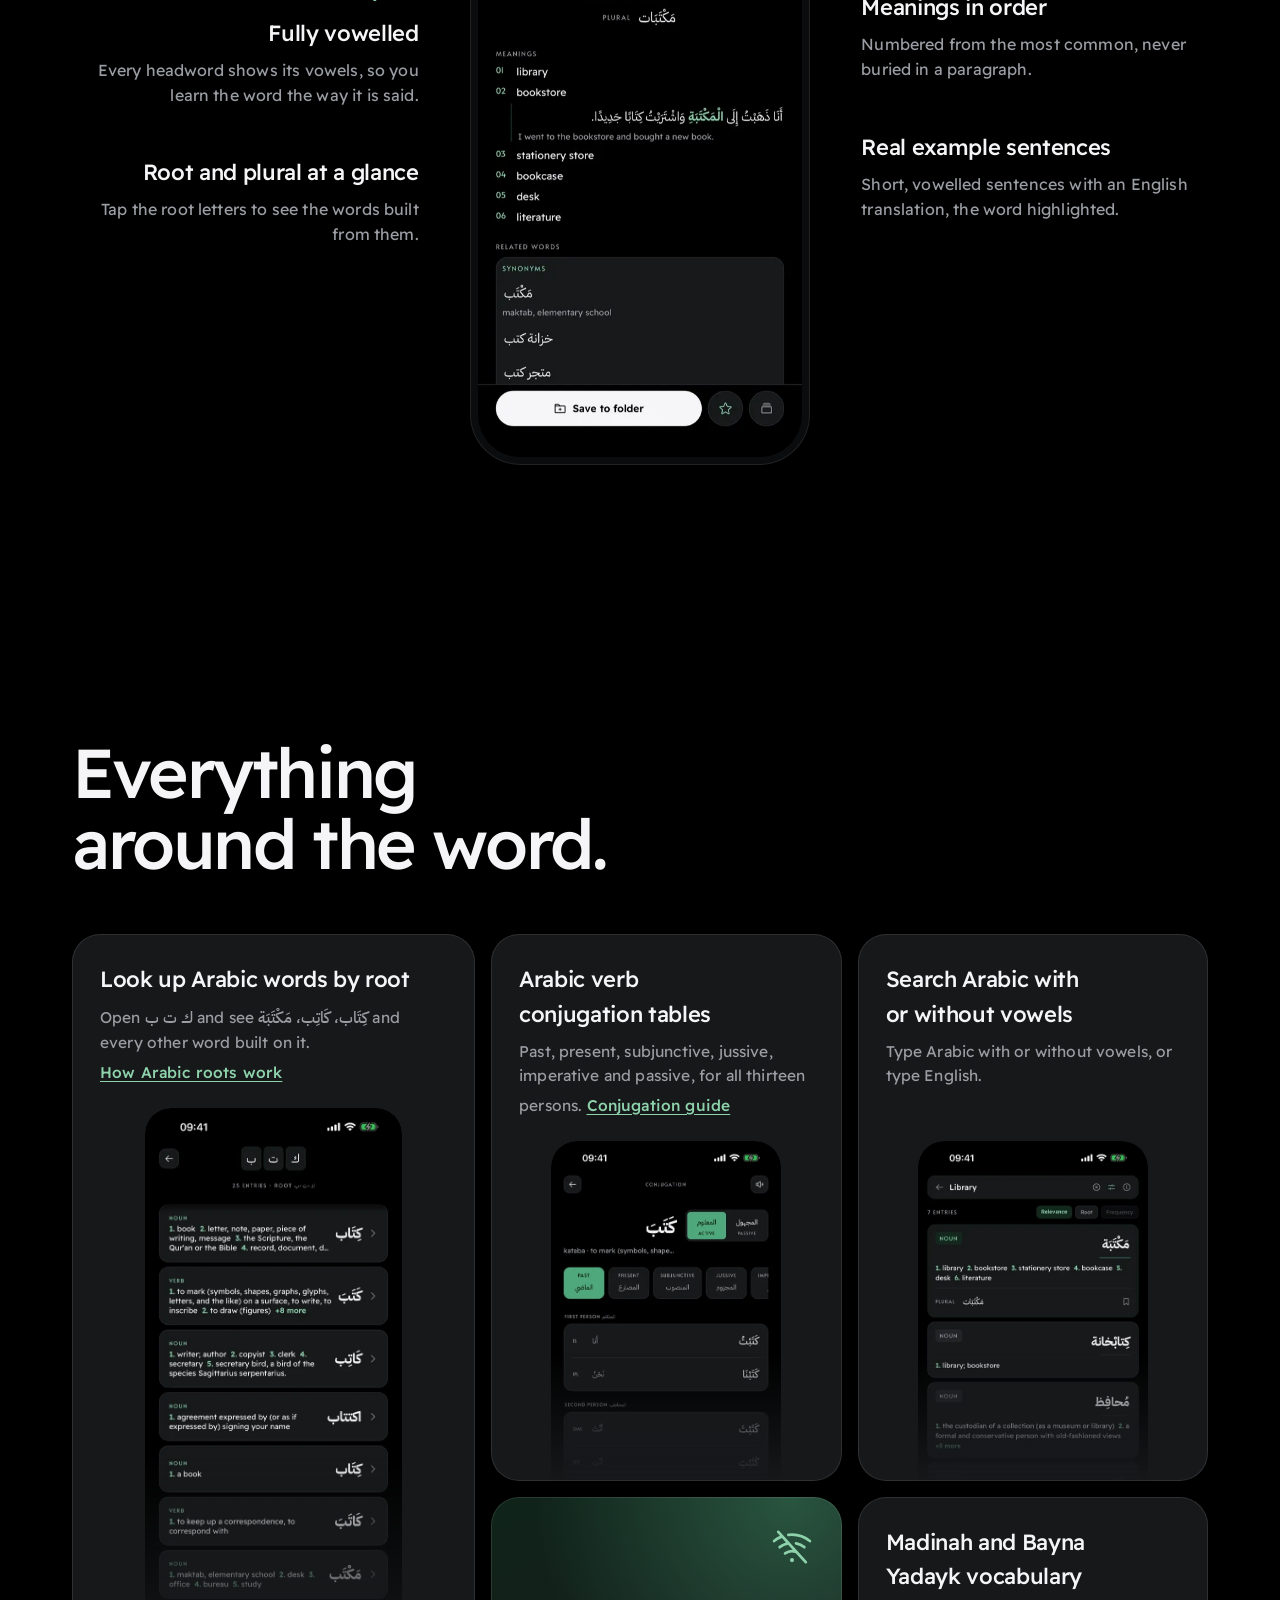
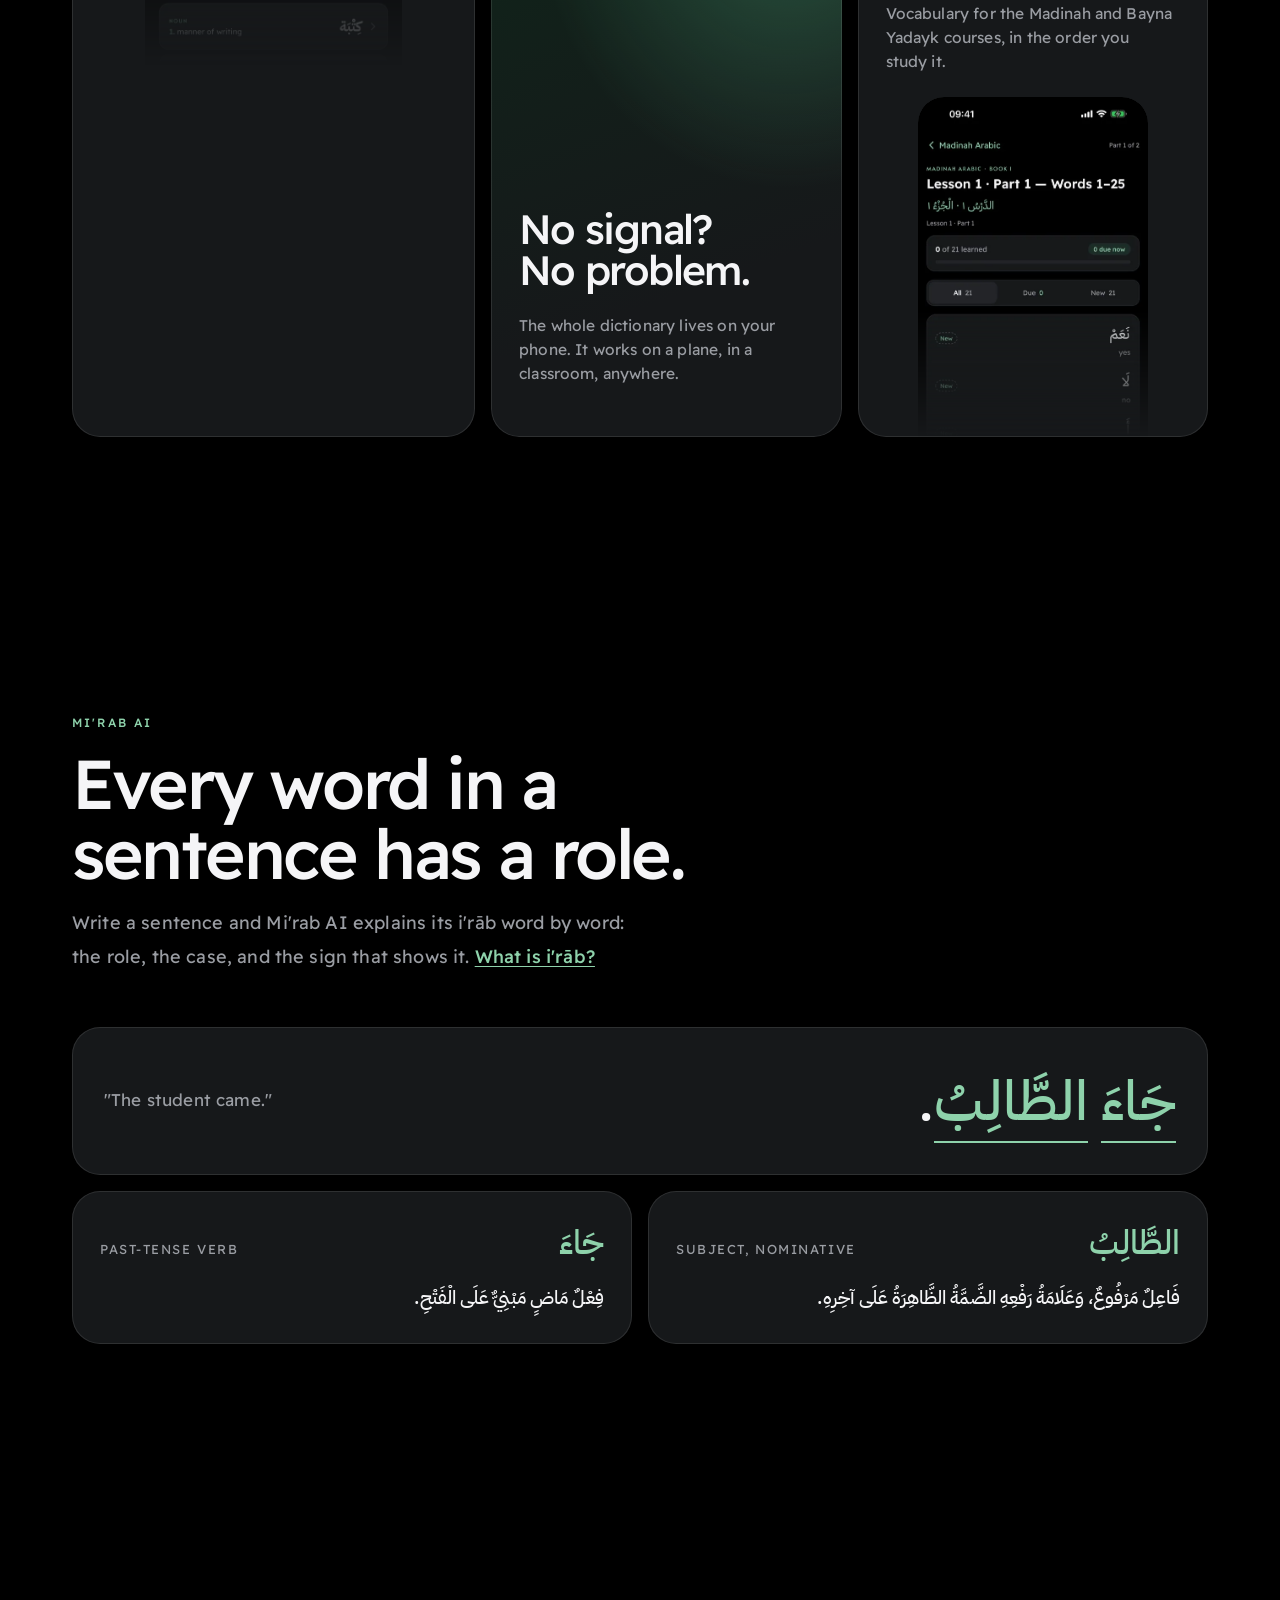
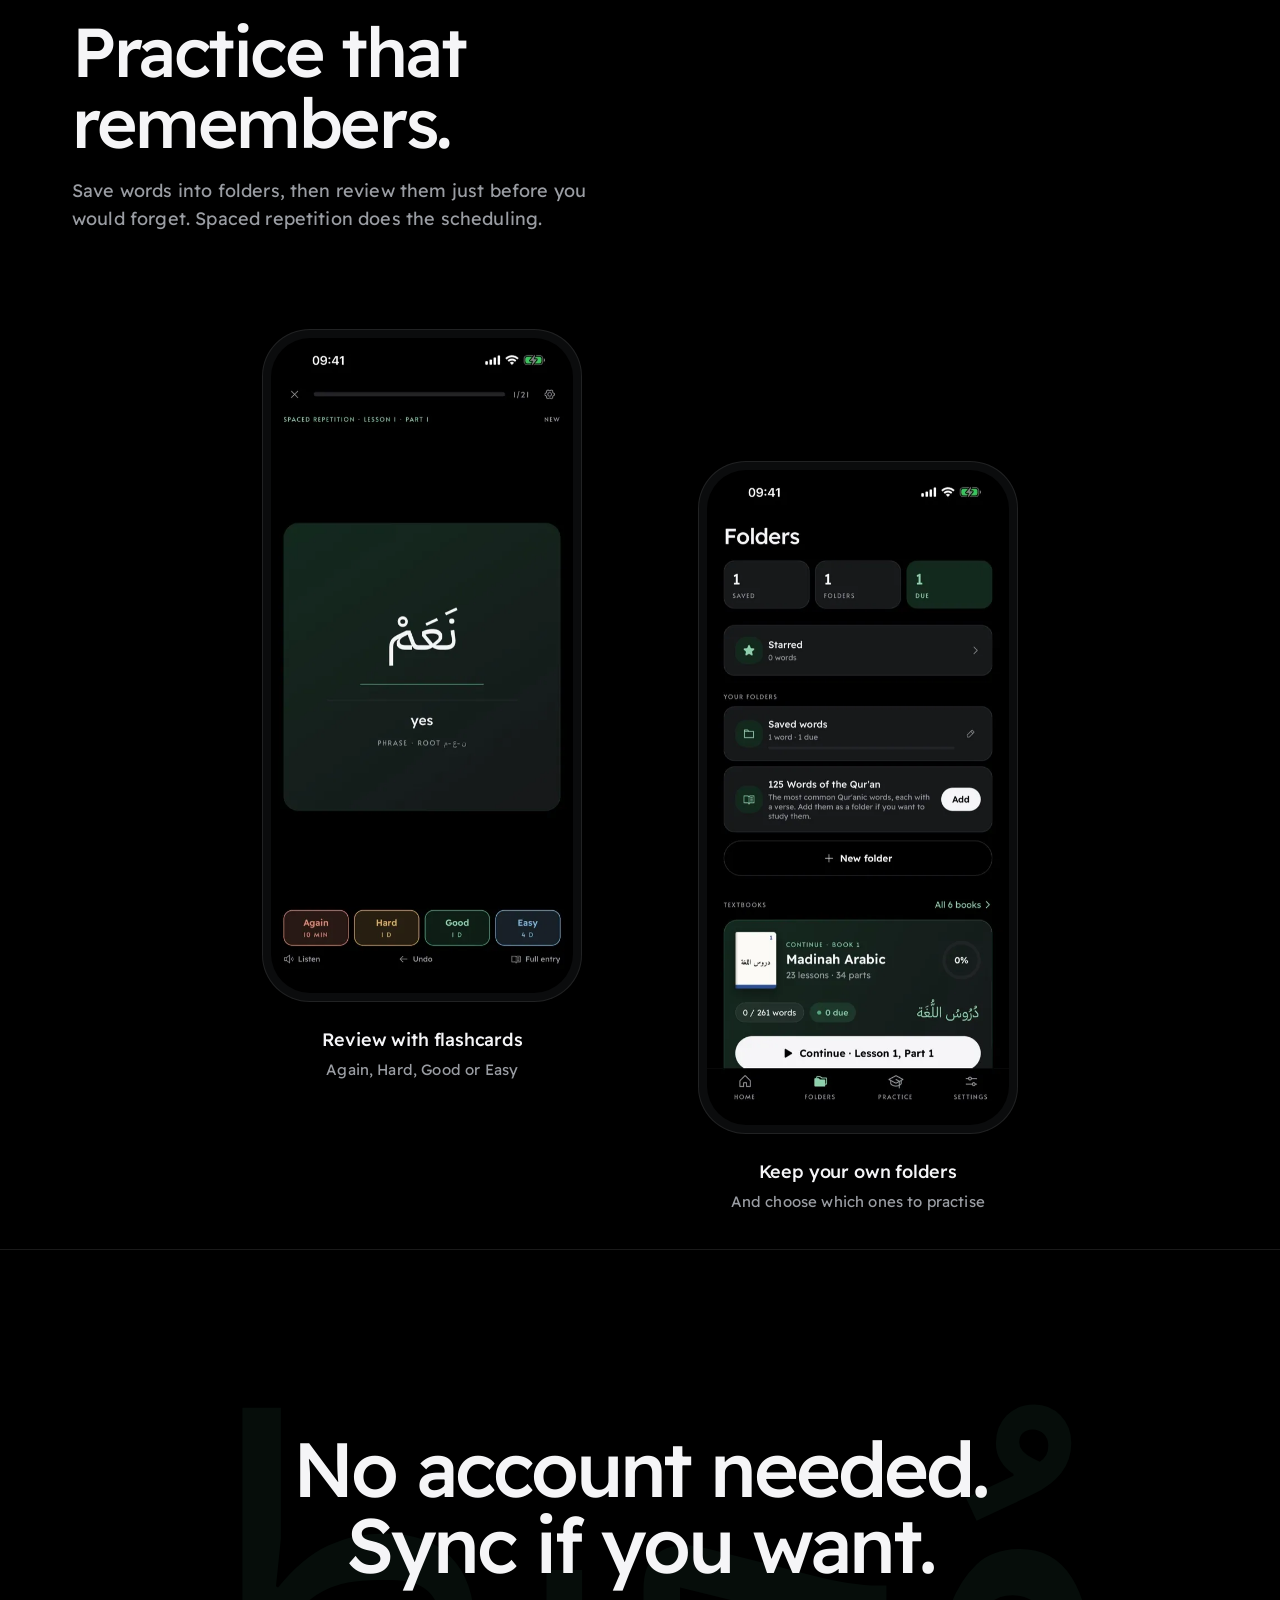
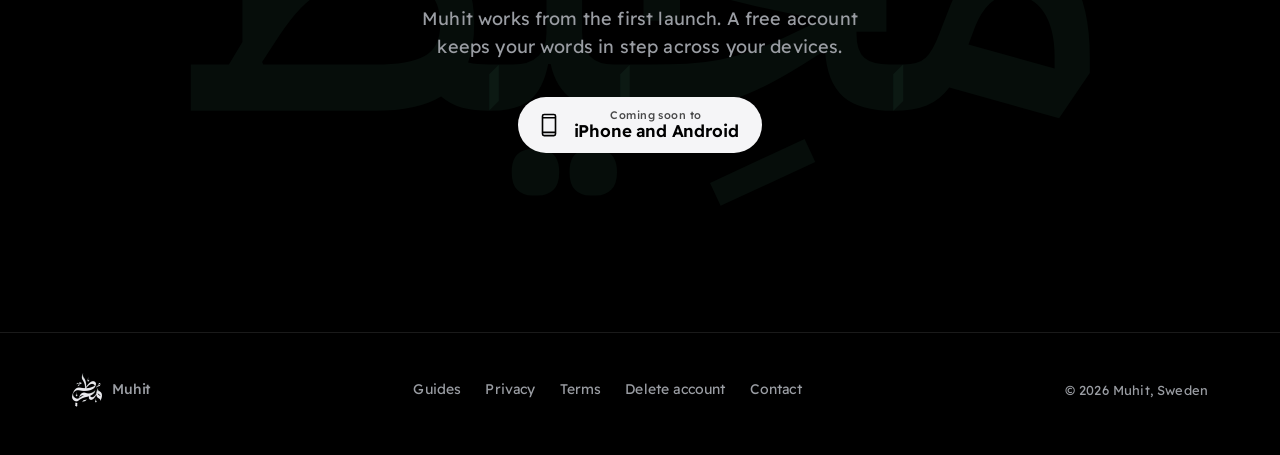
==== commit df55bb4c: "Mi'rāb is now Mi'rab AI" ====
--- a/index.html
+++ b/index.html
@@ -21,7 +21,7 @@
 <link rel="apple-touch-icon" href="/assets/icon.png">
 <link rel="preload" href="/assets/fonts/ReadexPro-Medium.ttf" as="font" type="font/ttf" crossorigin>
 <link rel="stylesheet" href="/assets/style.css?v=606be1e4">
-<script type="application/ld+json">[{"@context": "https://schema.org", "@type": "MobileApplication", "name": "Muhit", "alternateName": "مُحِيط", "applicationCategory": "EducationalApplication", "operatingSystem": "iOS, Android", "description": "Offline Arabic-English dictionary with 48,000+ vowelled words, roots, full verb conjugation tables, textbook vocabulary, spaced-repetition practice and Mi'rāb sentence analysis.", "inLanguage": ["en", "ar"], "url": "https://muhit.site/", "image": "https://muhit.site/assets/og-image.png", "publisher": {"@type": "Organization", "name": "Muhit", "url": "https://muhit.site", "logo": "https://muhit.site/assets/icon.png", "email": "admin@muhit.site"}}, {"@context": "https://schema.org", "@type": "WebSite", "name": "Muhit", "url": "https://muhit.site/"}]</script>
+<script type="application/ld+json">[{"@context": "https://schema.org", "@type": "MobileApplication", "name": "Muhit", "alternateName": "مُحِيط", "applicationCategory": "EducationalApplication", "operatingSystem": "iOS, Android", "description": "Offline Arabic-English dictionary with 48,000+ vowelled words, roots, full verb conjugation tables, textbook vocabulary, spaced-repetition practice and Mi'rab AI sentence analysis.", "inLanguage": ["en", "ar"], "url": "https://muhit.site/", "image": "https://muhit.site/assets/og-image.png", "publisher": {"@type": "Organization", "name": "Muhit", "url": "https://muhit.site", "logo": "https://muhit.site/assets/icon.png", "email": "admin@muhit.site"}}, {"@context": "https://schema.org", "@type": "WebSite", "name": "Muhit", "url": "https://muhit.site/"}]</script>
 <script>document.documentElement.classList.add("js");setTimeout(function(){document.documentElement.classList.add("revealed")},2500);</script>
 </head>
 <body>
@@ -33,7 +33,7 @@
     <nav aria-label="Main">
       <ul class="nav-links">
         <li class="hide-sm"><a href="#features">Features</a></li>
-        <li class="hide-sm"><a href="#mirab">Mi'rāb</a></li>
+        <li class="hide-sm"><a href="#mirab">Mi'rab AI</a></li>
         <li class="hide-md"><a href="#practice">Practice</a></li>
         <li><a href="/guides/">Guides</a></li>
         <li><a href="mailto:admin@muhit.site">Contact</a></li>
@@ -127,9 +127,9 @@
   <section class="section mirab" id="mirab" aria-labelledby="mirab-title">
     <div class="wrap">
       <div class="mirab-head">
-        <span class="label" data-reveal>Mi'rāb</span>
+        <span class="label" data-reveal>Mi'rab AI</span>
         <h2 class="section-title" id="mirab-title" data-reveal style="--d:60ms; margin-top: 14px; max-width: 18ch">Every word in a sentence has a role.</h2>
-        <p class="section-lead" data-reveal style="--d:120ms">Write a sentence and Mi'rāb explains its i'rāb word by word: the role, the case, and the sign that shows it. <a class="more-link" href="/guides/what-is-irab/">What is i'rāb?</a></p>
+        <p class="section-lead" data-reveal style="--d:120ms">Write a sentence and Mi'rab AI explains its i'rāb word by word: the role, the case, and the sign that shows it. <a class="more-link" href="/guides/what-is-irab/">What is i'rāb?</a></p>
       </div>
       <div class="mirab-demo" aria-label="Example analysis">
         <div class="sentence" data-reveal>
